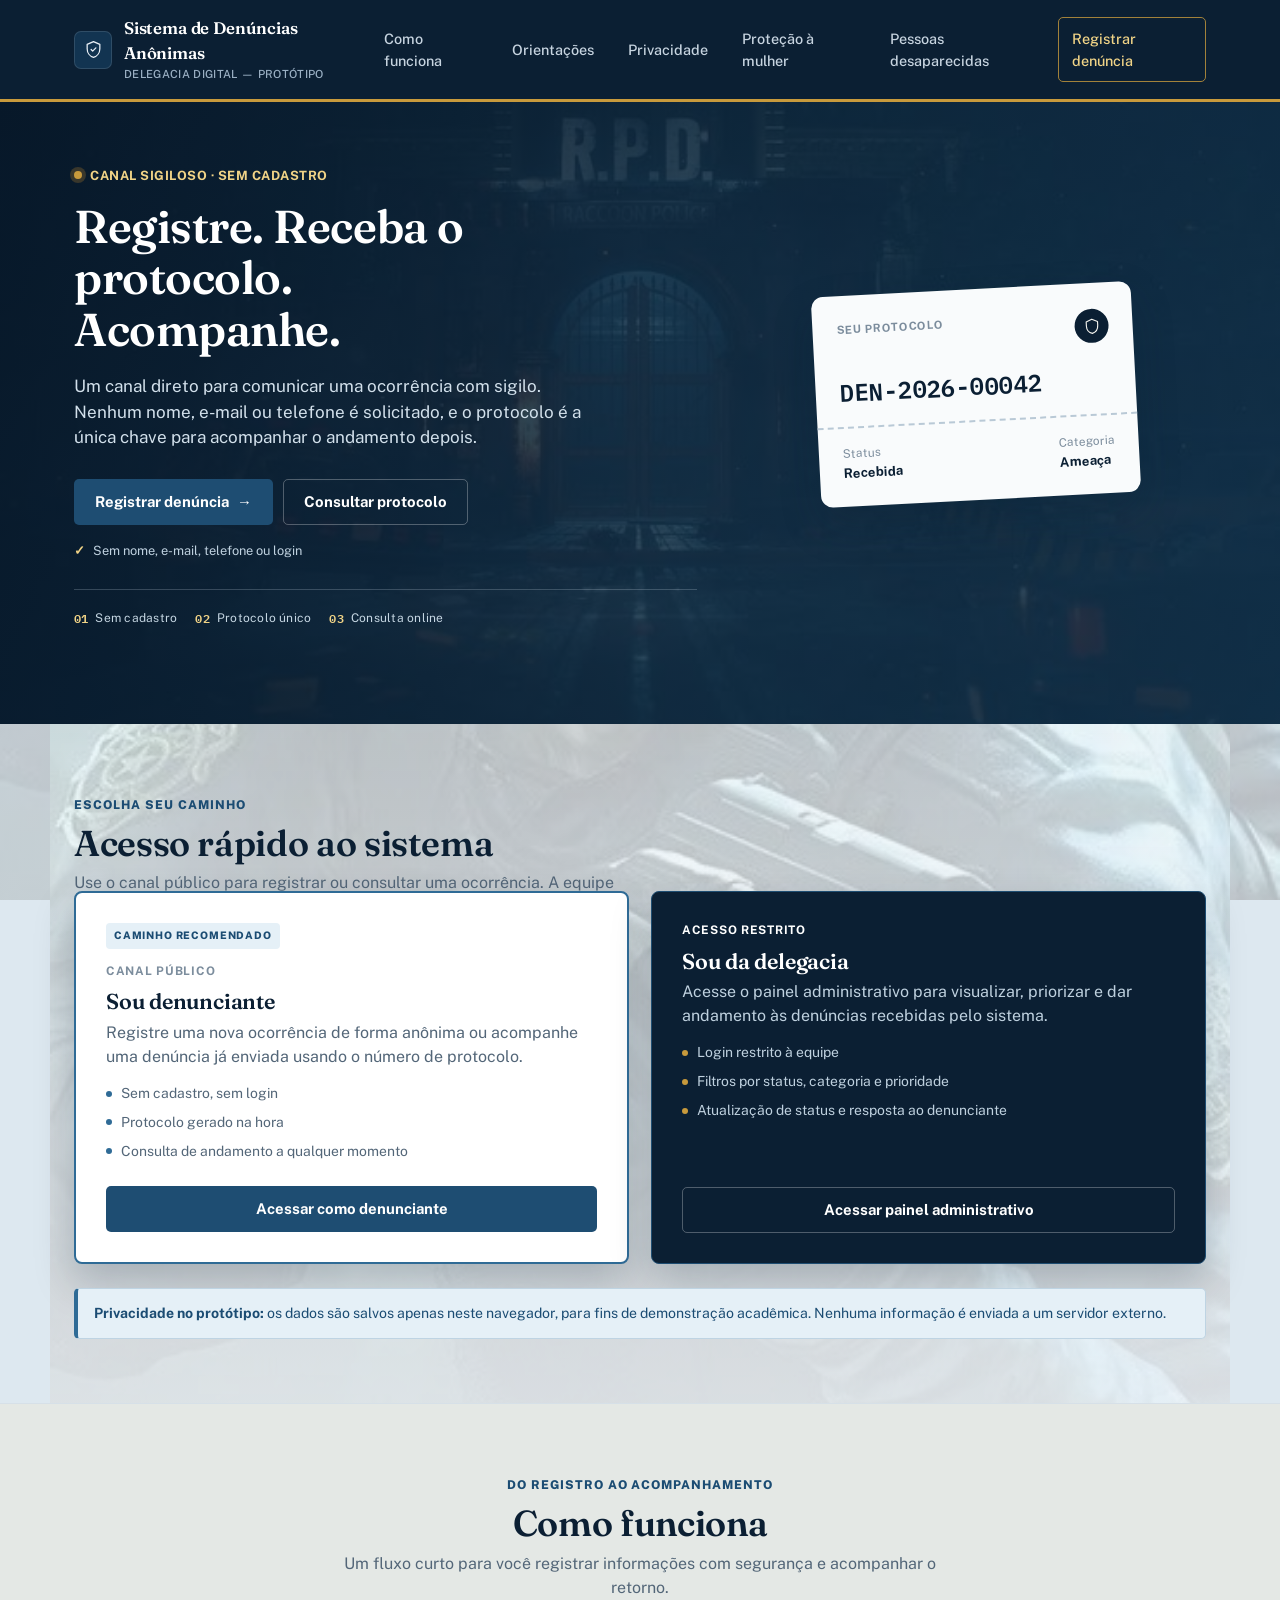
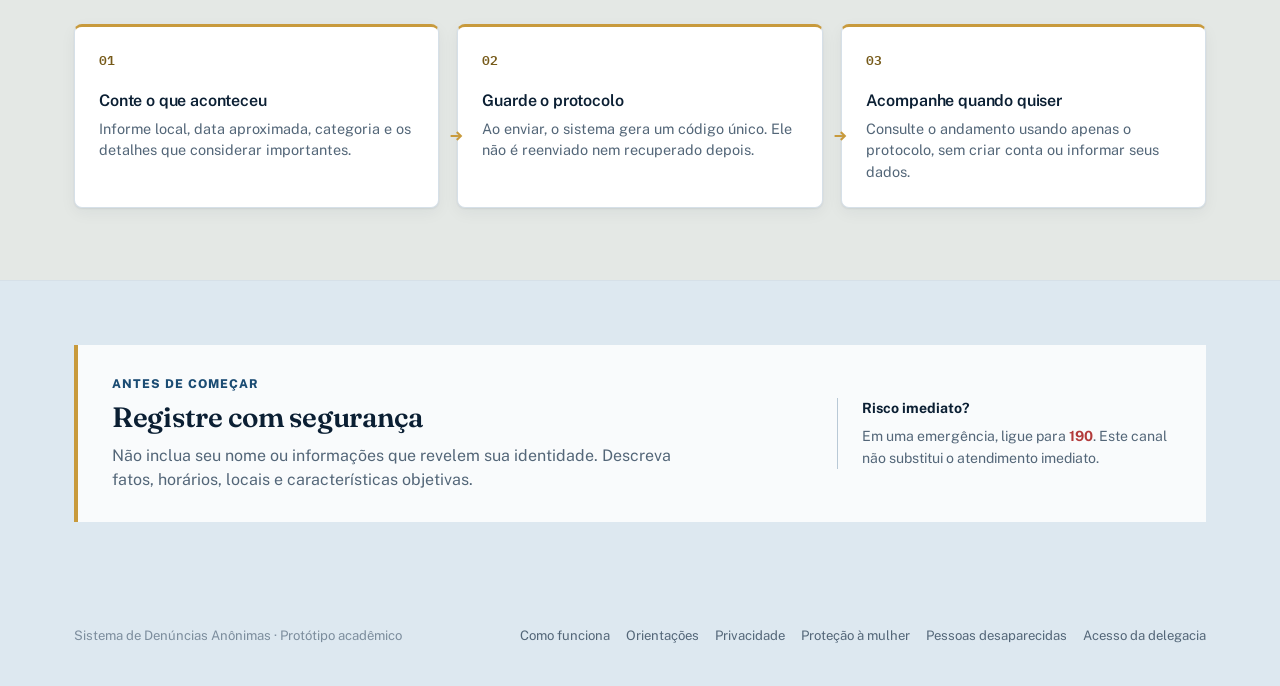
==== index.html @ 2bc4b4f7 "style: diferenciar fundos das paginas" ====
<!DOCTYPE html>
<html lang="pt-BR">
<head>
<meta charset="UTF-8">
<meta name="viewport" content="width=device-width, initial-scale=1.0">
<title>Sistema de Denúncias Anônimas</title>
<meta name="description" content="Canal sigiloso para registrar e consultar denúncias anônimas.">
<meta name="theme-color" content="#0B1F33">
<meta property="og:title" content="Sistema de Denúncias Anônimas">
<meta property="og:description" content="Registre uma ocorrência sem cadastro e acompanhe pelo protocolo.">
<meta property="og:type" content="website">
<link rel="icon" href="favicon.svg" type="image/svg+xml">
<link rel="stylesheet" href="style.css">
<link rel="stylesheet" href="home.css">
</head>
<body class="pagina-home">

<header class="top-bar">
  <div class="container top-bar__inner">
    <a class="brand" href="index.html" aria-label="Página inicial do Sistema de Denúncias Anônimas">
      <span class="brand__mark" aria-hidden="true">
        <svg viewBox="0 0 24 24" fill="none" xmlns="http://www.w3.org/2000/svg">
          <path d="M12 2L4 5.5V11c0 5.2 3.4 9.7 8 11 4.6-1.3 8-5.8 8-11V5.5L12 2z" stroke="#EAF0F7" stroke-width="1.6" stroke-linejoin="round"/>
          <path d="M9 12l2 2 4-4" stroke="#EAF0F7" stroke-width="1.6" stroke-linecap="round" stroke-linejoin="round"/>
        </svg>
      </span>
      <span class="brand__text">Sistema de Denúncias Anônimas<small>Delegacia Digital — Protótipo</small></span>
    </a>
    <nav class="top-nav" aria-label="Navegação principal">
      <a href="#como-funciona">Como funciona</a>
      <a href="#orientacoes">Orientações</a>
      <a href="#privacidade">Privacidade</a>
      <a href="mulheres.html">Proteção à mulher</a>
      <a href="desaparecidos.html">Pessoas desaparecidas</a>
      <a class="top-nav__action" href="denunciante.html">Registrar denúncia</a>
    </nav>
  </div>
</header>

<main>
  <section class="hero">
    <div class="container hero__inner">
      <div class="hero__copy">
        <p class="hero__eyebrow">Canal sigiloso · sem cadastro</p>
        <h1>Registre. Receba o protocolo. Acompanhe.</h1>
        <p class="hero__lead">
          Um canal direto para comunicar uma ocorrência com sigilo. Nenhum nome,
          e-mail ou telefone é solicitado, e o protocolo é a única chave para
          acompanhar o andamento depois.
        </p>
        <div class="hero__actions">
          <a class="btn btn-primary" href="denunciante.html">Registrar denúncia <span aria-hidden="true">→</span></a>
          <a class="btn btn-hero-ghost" href="denunciante.html#painel-consulta">Consultar protocolo</a>
        </div>
        <p class="hero__reassurance"><span aria-hidden="true">✓</span> Sem nome, e-mail, telefone ou login</p>
        <div class="hero__signals" aria-label="Características do canal">
          <span><strong>01</strong> Sem cadastro</span>
          <span><strong>02</strong> Protocolo único</span>
          <span><strong>03</strong> Consulta online</span>
        </div>
      </div>
      <div class="hero__tiquete-wrap" aria-hidden="true">
        <div class="hero-ticket">
          <div class="hero-ticket__topo">
            <div>
              <div class="hero-ticket__rotulo">Seu protocolo</div>
            </div>
            <div class="hero-ticket__selo">
              <svg viewBox="0 0 24 24" fill="none"><path d="M12 2L4 5.5V11c0 5.2 3.4 9.7 8 11 4.6-1.3 8-5.8 8-11V5.5L12 2z" stroke="#F4F3EE" stroke-width="1.6" stroke-linejoin="round"/></svg>
            </div>
          </div>
          <div class="hero-ticket__protocolo">DEN-2026-00042</div>
          <div class="hero-ticket__rodape">
            <span>Status<br><strong>Recebida</strong></span>
            <span>Categoria<br><strong>Ameaça</strong></span>
          </div>
        </div>
      </div>
    </div>
  </section>

  <section class="container home-entry" aria-labelledby="titulo-acesso">
    <div class="section-heading">
      <p class="section-kicker">Escolha seu caminho</p>
      <h2 id="titulo-acesso">Acesso rápido ao sistema</h2>
      <p>Use o canal público para registrar ou consultar uma ocorrência. A equipe autorizada acessa o painel restrito.</p>
    </div>
    <div class="perfis">
      <article class="perfil-card perfil-card--publico">
        <div class="perfil-card__kicker">Canal público</div>
        <h2>Sou denunciante</h2>
        <p>Registre uma nova ocorrência de forma anônima ou acompanhe uma denúncia já enviada usando o número de protocolo.</p>
        <ul class="perfil-card__lista">
          <li>Sem cadastro, sem login</li>
          <li>Protocolo gerado na hora</li>
          <li>Consulta de andamento a qualquer momento</li>
        </ul>
        <a class="btn btn-primary btn-block" href="denunciante.html">Acessar como denunciante</a>
      </article>

      <article class="perfil-card perfil-card--restrito">
        <div class="perfil-card__kicker">Acesso restrito</div>
        <h2>Sou da delegacia</h2>
        <p>Acesse o painel administrativo para visualizar, priorizar e dar andamento às denúncias recebidas pelo sistema.</p>
        <ul class="perfil-card__lista">
          <li>Login restrito à equipe</li>
          <li>Filtros por status, categoria e prioridade</li>
          <li>Atualização de status e resposta ao denunciante</li>
        </ul>
        <a class="btn btn-ghost btn-block" href="admin.html">Acessar painel administrativo</a>
      </article>
    </div>

    <div class="alert alert-info mt-24 home-privacy" id="privacidade" role="note">
      <strong>Privacidade no protótipo:</strong> os dados são salvos apenas neste navegador, para fins de demonstração acadêmica.
      Nenhuma informação é enviada a um servidor externo.
    </div>
  </section>

  <section class="home-section home-section--light" id="como-funciona" aria-labelledby="titulo-como-funciona">
    <div class="container">
      <div class="section-heading section-heading--center">
        <p class="section-kicker">Do registro ao acompanhamento</p>
        <h2 id="titulo-como-funciona">Como funciona</h2>
        <p>Um fluxo curto para você registrar informações com segurança e acompanhar o retorno.</p>
      </div>
      <div class="steps">
        <article class="step">
          <span class="step__number">01</span>
          <h3>Conte o que aconteceu</h3>
          <p>Informe local, data aproximada, categoria e os detalhes que considerar importantes.</p>
        </article>
        <article class="step">
          <span class="step__number">02</span>
          <h3>Guarde o protocolo</h3>
          <p>Ao enviar, o sistema gera um código único. Ele não é reenviado nem recuperado depois.</p>
        </article>
        <article class="step">
          <span class="step__number">03</span>
          <h3>Acompanhe quando quiser</h3>
          <p>Consulte o andamento usando apenas o protocolo, sem criar conta ou informar seus dados.</p>
        </article>
      </div>
    </div>
  </section>

  <section class="container home-section home-guidance" id="orientacoes" aria-labelledby="titulo-orientacoes">
    <div class="guidance-panel">
      <div>
        <p class="section-kicker">Antes de começar</p>
        <h2 id="titulo-orientacoes">Registre com segurança</h2>
        <p>Não inclua seu nome ou informações que revelem sua identidade. Descreva fatos, horários, locais e características objetivas.</p>
      </div>
      <div class="guidance-panel__notice">
        <strong>Risco imediato?</strong>
        <span>Em uma emergência, ligue para <b>190</b>. Este canal não substitui o atendimento imediato.</span>
      </div>
    </div>
  </section>
</main>

<footer class="site-footer">
  <div class="container site-footer__inner">
    <span>Sistema de Denúncias Anônimas · Protótipo acadêmico</span>
    <nav aria-label="Links do rodapé"><a href="#como-funciona">Como funciona</a><a href="#orientacoes">Orientações</a><a href="#privacidade">Privacidade</a><a href="mulheres.html">Proteção à mulher</a><a href="desaparecidos.html">Pessoas desaparecidas</a><a href="admin.html">Acesso da delegacia</a></nav>
  </div>
</footer>

</body>
</html>
---- style.css ----
/* =========================================================
   style.css — Base global, tokens de design e componentes
   compartilhados entre os perfis Denunciante e Administrador

   Conceito: "protocolo como tíquete de resguardo" — o número
   de protocolo é o único elo entre a pessoa e sua denúncia,
   então ele vira o elemento visual central do sistema (tratado
   como um canhoto/tíquete perfurado), em vez de um dado de
   formulário qualquer. O lado público (Denunciante) usa papel
   claro e traço tracejado, como um formulário; o lado
   institucional (Delegacia) usa tinta escura e traço sólido,
   como um documento oficial — a cor separa os dois perfis.
   ========================================================= */

@import url('https://fonts.googleapis.com/css2?family=Fraunces:opsz,wght@9..144,500;9..144,600;9..144,700&family=Public+Sans:wght@400;500;600;700;800&family=IBM+Plex+Mono:wght@500;600&display=swap');

:root{
  /* --- Tinta institucional em tom escuro e neutro, para liberar a imagem de fundo --- */
  --ink-950:#0B1F33;
  --ink-800:#123451;
  --ink-700:#1E4D72;
  --steel-600:#2F6B96;
  --steel-700:#1B4C73;

  /* --- Papel (frio, não o cream quente de template) --- */
  --paper:#EEF3F7;
  --paper-warm:#F9FBFC;
  --card:#FFFFFF;
  --ink-text:#172B3D;
  --ink-soft:#536678;
  --ink-faint:#7C8D9D;
  --line:#D6E0E8;
  --line-strong:#B9C9D6;

  /* --- Sinalizador âmbar: o "farol" do sistema — usado só no
     motivo do protocolo/tíquete e em poucos realces, nunca como
     cor de fundo geral --- */
  --signal:#C89A3C;
  --signal-ink:#765A19;
  --signal-soft:#F5EBCF;

  /* --- Cores de status (funcionais, não decorativas) --- */
  --st-recebida:#A87520;
  --st-analise:#2F648A;
  --st-investigacao:#1F7890;
  --st-concluida:#2F765A;
  --st-arquivada:#7A8492;
  --st-urgente:#B23A3A;

  /* --- Tipografia ---
     Fraunces: serva de identidade — só em títulos grandes e no
     motivo do protocolo (peso editorial, não neutro).
     Public Sans: interface e corpo de texto — desenhada para
     serviços públicos, o que encaixa diretamente no assunto.
     IBM Plex Mono: exclusiva dos números de protocolo/ficha. */
  --font-display:'Fraunces', Georgia, 'Times New Roman', serif;
  --font-body:'Public Sans', -apple-system, BlinkMacSystemFont, 'Segoe UI', Roboto, sans-serif;
  --font-mono:'IBM Plex Mono', 'SFMono-Regular', Consolas, monospace;

  /* --- Espaçamento e forma --- */
  --radius-sm:5px;
  --radius-md:8px;
  --shadow-card:0 1px 2px rgba(11,31,51,.07), 0 5px 16px rgba(11,31,51,.05);
  --shadow-pop:0 18px 40px rgba(11,31,51,.22);
}

*,*::before,*::after{ box-sizing:border-box; }
html{ -webkit-text-size-adjust:100%; }
body{
  margin:0;
  font-family:var(--font-body);
  color:var(--ink-text);
  background-color:var(--paper);
  background-image:linear-gradient(rgba(238,243,247,.84), rgba(238,243,247,.84)), url('img/rpd.jpg');
  background-size:cover;
  background-position:center;
  background-attachment:fixed;
  line-height:1.5;
  -webkit-font-smoothing:antialiased;
}

body::before{
  content:'';
  position:fixed;
  inset:0;
  z-index:-1;
  background:linear-gradient(rgba(238,243,247,.84), rgba(238,243,247,.84)), url('img/rpd.jpg') center / cover no-repeat;
}
.pagina-home{ background-color:#DDE8F0; background-image:linear-gradient(135deg, rgba(10,38,64,.12), rgba(200,154,60,.12)), url('img/office.jpg'); }
.pagina-home::before{ background:linear-gradient(135deg, rgba(221,232,240,.88), rgba(238,243,247,.76)), url('img/office.jpg') center / cover no-repeat; }
.pagina-denunciante{ background-color:#D8E6F0; background-image:linear-gradient(135deg, rgba(30,77,114,.14), rgba(200,154,60,.08)), url('img/rpd.jpg'); }
.pagina-denunciante::before{ background:linear-gradient(135deg, rgba(216,230,240,.9), rgba(238,243,247,.78)), url('img/rpd.jpg') center / cover no-repeat; }
.pagina-mulheres{ background-color:#E2E8EF; background-image:linear-gradient(135deg, rgba(11,31,51,.12), rgba(200,154,60,.13)), url('img/office.jpg'); }
.pagina-mulheres::before{ background:linear-gradient(135deg, rgba(226,232,239,.9), rgba(238,243,247,.78)), url('img/office.jpg') center / cover no-repeat; }
.pagina-desaparecidos{ background-color:#D6E4EC; background-image:linear-gradient(135deg, rgba(30,77,114,.15), rgba(200,154,60,.1)), url('img/rpd.jpg'); }
.pagina-desaparecidos::before{ background:linear-gradient(135deg, rgba(214,228,236,.9), rgba(238,243,247,.78)), url('img/rpd.jpg') center / cover no-repeat; }
.pagina-admin{ background-color:#C8D8E5; background-image:linear-gradient(135deg, rgba(11,31,51,.2), rgba(47,107,150,.12)), url('img/rpd.jpg'); }
.pagina-admin::before{ background:linear-gradient(135deg, rgba(200,216,229,.9), rgba(224,235,242,.76)), url('img/rpd.jpg') center / cover no-repeat; }
.pagina-erro{ background-color:#D8E5EE; background-image:linear-gradient(135deg, rgba(11,31,51,.14), rgba(200,154,60,.1)), url('img/office.jpg'); }
.pagina-erro::before{ background:linear-gradient(135deg, rgba(216,229,238,.9), rgba(238,243,247,.78)), url('img/office.jpg') center / cover no-repeat; }
h1,h2,h3,h4{
  font-family:var(--font-display);
  color:var(--ink-950);
  margin:0 0 .4em;
  line-height:1.12;
  font-weight:600;
  letter-spacing:-.01em;
}
h2{ font-weight:600; }
p{ margin:0 0 1em; color:var(--ink-soft); }
a{ color:var(--steel-700); text-decoration:none; }
a:hover{ text-decoration:underline; }
img{ max-width:100%; display:block; }
button{ font-family:inherit; }
code, .mono{ font-family:var(--font-mono); }

.container{
  width:100%;
  max-width:1180px;
  margin-inline:auto;
  padding-inline:24px;
}

:focus-visible{
  outline:3px solid var(--steel-600);
  outline-offset:2px;
}

@media (prefers-reduced-motion: reduce){
  *{ animation-duration:.001ms !important; transition-duration:.001ms !important; }
}

/* =========================================================
   Topo institucional
   ========================================================= */
.top-bar{
  background:var(--ink-950);
  color:#EFF3F6;
  border-bottom:3px solid var(--signal);
  box-shadow:0 3px 14px rgba(11,31,51,.18);
}
.top-bar__inner{
  display:flex;
  align-items:center;
  justify-content:space-between;
  padding-block:16px;
}
.brand{ display:flex; align-items:center; gap:12px; color:#fff; }
.brand__mark{
  width:38px;height:38px;
  border-radius:7px;
  background:var(--ink-800);
  border:1px solid rgba(255,255,255,.12);
  display:flex;align-items:center;justify-content:center;
  flex:none;
}
.brand__mark svg{ width:19px;height:19px; }
.brand__text{ font-family:var(--font-display); font-size:1.05rem; font-weight:600; letter-spacing:-.01em; }
.brand__text small{ display:block; font-family:var(--font-body); font-size:.7rem; letter-spacing:.03em; color:#9BB0C4; font-weight:500; text-transform:uppercase; }

.top-nav{ display:flex; align-items:center; gap:8px; }
.top-nav a{
  color:#C7D4E0;
  padding:10px 13px;
  border-radius:var(--radius-sm);
  font-size:.9rem;
  font-weight:500;
  transform-origin:center;
  transition:background-color .18s ease, color .18s ease, border-color .18s ease, transform .18s ease, box-shadow .18s ease;
}
.top-nav a:hover,
.top-nav a:focus-visible{
  background:rgba(200,154,60,.16);
  text-decoration:none;
  color:#F1D487;
  transform:scale(1.06);
  box-shadow:0 4px 12px rgba(0,0,0,.14);
}
.top-nav a[aria-current="page"]{ background:rgba(255,255,255,.12); color:#fff; }
.top-nav__action{ border:1px solid rgba(200,154,60,.8); color:#F1D487 !important; }
.top-nav__action:hover,
.top-nav__action:focus-visible{ background:var(--signal); border-color:var(--signal); color:var(--ink-950) !important; }

/* =========================================================
   Botões
   ========================================================= */
.btn{
  display:inline-flex; align-items:center; justify-content:center; gap:8px;
  border:1.5px solid transparent;
  border-radius:var(--radius-sm);
  padding:11px 20px;
  font-size:.93rem;
  font-weight:700;
  cursor:pointer;
  transition:background-color .15s ease, border-color .15s ease, color .15s ease, transform .1s ease;
}
.btn:active{ transform:translateY(1px); }
.btn-primary{ background:var(--ink-700); color:#fff; }
.btn-primary:hover{ background:var(--steel-700); }
.btn-ghost{ background:transparent; border-color:var(--line-strong); color:var(--ink-text); }
.btn-ghost:hover{ background:#fff; }
.btn-danger{ background:#fff; border-color:var(--st-urgente); color:var(--st-urgente); }
.btn-danger:hover{ background:#FBEAEA; }
.btn-block{ width:100%; }
.btn-sm{ padding:7px 12px; font-size:.82rem; }
.btn:disabled{ opacity:.55; cursor:not-allowed; }

/* =========================================================
   Formulários
   ========================================================= */
.field{ margin-bottom:18px; }
.field label{
  display:block;
  font-size:.85rem;
  font-weight:700;
  color:var(--ink-950);
  margin-bottom:6px;
}
.field .hint{ font-size:.78rem; color:var(--ink-faint); margin-top:5px; }
.field input[type="text"],
.field input[type="date"],
.field input[type="password"],
.field input[type="file"],
.field select,
.field textarea{
  width:100%;
  border:1.5px solid var(--line-strong);
  border-radius:var(--radius-sm);
  padding:11px 12px;
  font-size:.95rem;
  font-family:inherit;
  color:var(--ink-text);
  background:#fff;
}
.field textarea{ resize:vertical; min-height:120px; }
.field input:focus,.field select:focus,.field textarea:focus{ border-color:var(--steel-600); }
.field-row{ display:grid; grid-template-columns:1fr 1fr; gap:16px; }
@media (max-width:640px){ .field-row{ grid-template-columns:1fr; } }

.radio-group{ display:flex; flex-wrap:wrap; gap:10px; }
.radio-chip{
  border:1.5px solid var(--line-strong);
  border-radius:999px;
  padding:8px 16px;
  font-size:.85rem;
  font-weight:600;
  cursor:pointer;
  color:var(--ink-soft);
  background:#fff;
}
.radio-chip input{ position:absolute; opacity:0; pointer-events:none; }
.radio-chip:has(input:checked){
  border-color:var(--steel-600);
  color:var(--steel-700);
  background:#E5F0F7;
}
.radio-chip:has(input:focus-visible){ outline:3px solid var(--steel-600); outline-offset:2px; }

/* =========================================================
   Cartões, painéis, badges
   ========================================================= */
.card{
  background:var(--card);
  border:1px solid var(--line);
  border-radius:var(--radius-md);
  box-shadow:var(--shadow-card);
}
.card-pad{ padding:28px; }

.badge{
  display:inline-flex; align-items:center; gap:6px;
  font-size:.75rem; font-weight:700;
  padding:4px 10px;
  border-radius:999px;
  letter-spacing:.2px;
  white-space:nowrap;
}
.badge::before{ content:''; width:7px; height:7px; border-radius:50%; background:currentColor; }
.badge-recebida{ color:var(--st-recebida); background:#FBF1E2; }
.badge-analise{ color:var(--st-analise); background:#E5F0F7; }
.badge-investigacao{ color:var(--st-investigacao); background:#E6F2EF; }
.badge-concluida{ color:var(--st-concluida); background:#E9F5EC; }
.badge-arquivada{ color:var(--st-arquivada); background:#EEF0F2; }

.badge-prio-baixa{ color:#5B6774; background:#EEF0F2; }
.badge-prio-media{ color:var(--st-recebida); background:#FBF1E2; }
.badge-prio-alta{ color:#9A5A17; background:#FCE7CF; }
.badge-prio-urgente{ color:var(--st-urgente); background:#FBEAEA; }

.alert{ border-radius:var(--radius-sm); padding:14px 16px; font-size:.88rem; border:1px solid transparent; }
.alert-info{ background:#E5F0F7; color:var(--steel-700); border-color:#BED4E3; }
.alert-error{ background:#FBEAEA; color:#8A2C2C; border-color:#F0CACA; }
.alert-success{ background:#E9F5EC; color:#20603B; border-color:#C9E6D3; }

/* =========================================================
   O motivo do "protocolo" — usado na confirmação do
   denunciante e como referência visual do sistema
   ========================================================= */
.ticket{
  position:relative;
  background:var(--paper-warm);
  border:1.5px dashed var(--line-strong);
  border-radius:var(--radius-sm);
  padding:20px 22px;
  margin:18px 0 4px;
  overflow:hidden;
}
.ticket::before,.ticket::after{
  content:'';
  position:absolute; top:50%; transform:translateY(-50%);
  width:18px; height:18px; border-radius:50%;
  background:var(--paper);
  box-shadow:0 0 0 1.5px var(--line-strong) inset;
}
.ticket::before{ left:-9px; }
.ticket::after{ right:-9px; }
.ticket__rotulo{ font-size:.72rem; font-weight:700; letter-spacing:.06em; text-transform:uppercase; color:var(--ink-faint); margin-bottom:6px; }
.ticket__codigo{
  font-family:var(--font-mono);
  font-size:1.55rem;
  font-weight:600;
  letter-spacing:.03em;
  color:var(--ink-950);
}

/* =========================================================
   Utilitários
   ========================================================= */
.stack{ display:flex; flex-direction:column; gap:14px; }
.row{ display:flex; align-items:center; gap:10px; }
.between{ display:flex; align-items:center; justify-content:space-between; gap:12px; }
.muted{ color:var(--ink-faint); }
.mt-0{ margin-top:0; }
.mt-24{ margin-top:24px; }
.hidden{ display:none !important; }
.text-center{ text-align:center; }
.sr-only{
  position:absolute; width:1px; height:1px; padding:0; margin:-1px;
  overflow:hidden; clip:rect(0,0,0,0); white-space:nowrap; border:0;
}

footer.site-footer{ padding:28px 0 40px; color:var(--ink-faint); font-size:.82rem; }
.site-footer__inner{ display:flex; align-items:center; justify-content:space-between; gap:18px; }
.site-footer nav{ display:flex; flex-wrap:wrap; gap:16px; }
.site-footer a{ color:var(--ink-soft); }
@media (max-width:760px){
  .top-bar__inner{ align-items:flex-start; gap:12px; flex-wrap:wrap; }
  .top-nav{ width:100%; flex-wrap:nowrap; justify-content:flex-start; overflow-x:auto; padding-bottom:2px; }
  .top-nav a{ flex:none; padding:6px 9px; font-size:.78rem; }
  .site-footer__inner{ flex-direction:column; align-items:flex-start; }
}

/* =========================================================
   Metadado de protocolo e linha do tempo de histórico —
   compartilhados entre a consulta do Denunciante e o painel
   de detalhes do Administrador.
   ========================================================= */
.consulta-meta{ font-size:.86rem; color:var(--ink-faint); font-family:var(--font-mono); }

.linha-tempo{ list-style:none; margin:18px 0 0; padding:0; border-left:2px solid var(--line); }
.linha-tempo li{ position:relative; padding:0 0 18px 20px; }
.linha-tempo li::before{
  content:''; position:absolute; left:-6px; top:3px;
  width:10px; height:10px; border-radius:50%;
  background:var(--steel-600); border:2px solid #fff; box-shadow:0 0 0 1px var(--line);
}
.linha-tempo li:last-child{ padding-bottom:0; }
.linha-tempo time{ font-size:.76rem; color:var(--ink-faint); display:block; margin-bottom:2px; }
---- home.css ----
/* =========================================================
   home.css — estilos exclusivos da página inicial (index.html)
   ========================================================= */

.hero{
  background:linear-gradient(115deg, rgba(7,25,43,.93), rgba(18,58,89,.76)), url('img/rpd.jpg') center / cover no-repeat;
  color:#F4F7FB;
  padding-block:60px 96px;
  overflow:hidden;
  position:relative;
}
.hero__inner{
  display:grid;
  grid-template-columns:1.15fr .85fr;
  gap:48px;
  align-items:center;
}
@media (max-width:860px){ .hero__inner{ grid-template-columns:1fr; gap:44px; } }

.hero__eyebrow{
  display:inline-flex; align-items:center; gap:8px;
  color:#F1D487;
  font-weight:700;
  font-size:.8rem;
  letter-spacing:.04em;
  text-transform:uppercase;
  margin-bottom:16px;
}
.hero__eyebrow::before{ content:''; width:8px; height:8px; border-radius:50%; background:var(--signal); box-shadow:0 0 0 4px rgba(201,138,44,.25); }
.hero h1{
  color:#fff;
  font-size:clamp(2.1rem, 3.6vw, 3rem);
  max-width:15ch;
  margin-bottom:.4em;
}
.hero__lead{ color:#D2E0EB; font-size:1.07rem; max-width:52ch; margin-bottom:0; }
.hero__actions{ display:flex; flex-wrap:wrap; gap:10px; margin-top:28px; }
.btn-hero-ghost{ border-color:rgba(255,255,255,.28); color:#fff; }
.btn-hero-ghost:hover{ background:rgba(255,255,255,.1); border-color:rgba(255,255,255,.5); }
.hero__reassurance{ color:#BFD1DF; font-size:.8rem; margin:16px 0 0; }
.hero__reassurance span{ color:#F1D487; font-weight:800; margin-right:5px; }
.hero__signals{
  display:flex;
  flex-wrap:wrap;
  gap:10px 18px;
  margin-top:28px;
  padding-top:18px;
  border-top:1px solid rgba(210,224,235,.22);
  color:#C5D6E2;
  font-size:.75rem;
  letter-spacing:.02em;
}
.hero__signals span{ display:inline-flex; align-items:center; gap:7px; }
.hero__signals strong{ color:#F1D487; font:600 .72rem var(--font-mono); }

/* --- Tíquete de demonstração no hero --- */
.hero__tiquete-wrap{ display:flex; justify-content:center; }
.hero-ticket{
  position:relative;
  width:100%;
  max-width:320px;
  background:var(--paper-warm);
  color:var(--ink-950);
  border-radius:12px;
  padding:26px 24px 24px;
  transform:rotate(-3deg);
  box-shadow:var(--shadow-pop);
}
.hero-ticket::after{
  content:'';
  position:absolute; left:0; right:0; bottom:78px;
  border-top:2px dashed var(--line-strong);
}
.hero-ticket__topo{ display:flex; justify-content:space-between; align-items:flex-start; margin-bottom:18px; }
.hero-ticket__selo{
  width:34px; height:34px; border-radius:50%;
  background:var(--ink-950);
  display:flex; align-items:center; justify-content:center;
}
.hero-ticket__selo svg{ width:17px; height:17px; }
.hero-ticket__rotulo{ font-size:.7rem; font-weight:700; letter-spacing:.06em; text-transform:uppercase; color:var(--ink-faint); }
.hero-ticket__protocolo{
  font-family:var(--font-mono);
  font-size:1.5rem;
  font-weight:600;
  letter-spacing:.02em;
  margin-bottom:22px;
}
.hero-ticket__rodape{ display:flex; justify-content:space-between; font-size:.74rem; color:var(--ink-faint); padding-top:14px; }
.hero-ticket__rodape strong{ color:var(--ink-950); display:block; font-size:.82rem; font-family:var(--font-body); }

/* =========================================================
   Cartões de perfil — tratamentos deliberadamente distintos:
   Denunciante = papel + traço tracejado (canal público, aberto);
   Administrador = tinta escura + traço sólido (canal restrito).
   ========================================================= */
.perfis{
  display:grid;
  grid-template-columns:1fr 1fr;
  gap:22px;
  margin-top:-52px;
  position:relative;
  z-index:2;
}
@media (max-width:760px){ .perfis{ grid-template-columns:1fr; margin-top:28px; } }

.perfil-card{
  border-radius:var(--radius-md);
  padding:30px;
  display:flex;
  flex-direction:column;
}
.perfil-card--publico{
  background:var(--card);
  border:2px solid var(--steel-600);
  box-shadow:var(--shadow-pop);
}
.perfil-card--publico::before{
  content:'CAMINHO RECOMENDADO';
  align-self:flex-start;
  color:var(--steel-700);
  background:#E5F0F7;
  border-radius:4px;
  padding:5px 8px;
  font-size:.65rem;
  font-weight:800;
  letter-spacing:.08em;
  margin-bottom:14px;
}
.perfil-card--restrito{
  background:var(--ink-950);
  color:#DCE8F1;
  border:1px solid var(--ink-700);
  box-shadow:var(--shadow-pop);
}
.perfil-card--restrito h2,
.perfil-card--restrito .perfil-card__kicker{ color:#fff; }
.perfil-card--restrito p{ color:#BFD1DF; }
.perfil-card--restrito .perfil-card__lista{ color:#BFD1DF; }
.perfil-card--restrito .perfil-card__lista li::before{ background:var(--signal); }

.perfil-card__kicker{
  font-size:.74rem; font-weight:700; letter-spacing:.06em; text-transform:uppercase;
  color:var(--ink-faint);
  margin-bottom:10px;
}
.perfil-card h2{ font-size:1.35rem; margin-bottom:.3em; }
.perfil-card > p{ margin-bottom:14px; }
.perfil-card__lista{
  list-style:none; margin:0 0 24px; padding:0;
  display:flex; flex-direction:column; gap:8px;
  font-size:.87rem; color:var(--ink-soft);
}
.perfil-card__lista li{ display:flex; align-items:center; gap:9px; }
.perfil-card__lista li::before{ content:''; width:6px; height:6px; border-radius:50%; background:var(--steel-600); flex:none; }
.perfil-card .btn{ margin-top:auto; }
.perfil-card--restrito .btn-ghost{ border-color:rgba(255,255,255,.28); color:#fff; }
.perfil-card--restrito .btn-ghost:hover{ background:rgba(255,255,255,.08); }

.home-entry{
  position:relative;
  padding-top:72px;
  padding-bottom:64px;
  background:
    linear-gradient(rgba(238,243,247,.76), rgba(238,243,247,.9)),
    url('img/office.jpg') center / cover no-repeat;
}
.home-entry::before{
  content:none;
}
.home-privacy{ border-left:4px solid var(--steel-600); }
.section-heading,
.perfis,
.alert{ position:relative; z-index:1; }
.section-heading{ max-width:620px; margin-bottom:24px; }
.section-heading h2{ font-size:clamp(1.7rem, 3vw, 2.25rem); margin-bottom:8px; }
.section-heading p:last-child{ margin-bottom:0; }
.section-heading--center{ text-align:center; margin-inline:auto; }
.section-kicker{ color:var(--steel-700); font-size:.76rem; font-weight:800; letter-spacing:.08em; text-transform:uppercase; margin-bottom:9px; }
.home-section{ padding-block:72px; }
.home-section--light{ background:#E4E8E5; border-top:1px solid var(--line); border-bottom:1px solid var(--line); }
.steps{ display:grid; grid-template-columns:repeat(3,1fr); gap:18px; }
.step{ position:relative; background:#fff; border:1px solid var(--line); border-top:3px solid var(--signal); border-radius:var(--radius-md); padding:24px; box-shadow:var(--shadow-card); }
.step__number{ display:block; color:var(--signal-ink); font-family:var(--font-mono); font-size:.8rem; font-weight:600; margin-bottom:22px; }
.step h3{ font-family:var(--font-body); font-size:1rem; margin-bottom:8px; }
.step p{ font-size:.9rem; margin:0; }
@media (min-width:761px){
  .step:not(:last-child)::after{
    content:'→';
    position:absolute;
    right:-25px;
    top:50%;
    z-index:2;
    color:var(--signal);
    font:600 1.3rem var(--font-mono);
  }
}
.home-guidance{ padding-top:64px; padding-bottom:76px; }
.guidance-panel{ display:grid; grid-template-columns:1.35fr .65fr; gap:28px; align-items:center; border-left:4px solid var(--signal); background:var(--paper-warm); padding:30px 34px; }
.guidance-panel h2{ font-size:1.75rem; }
.guidance-panel p:last-child{ margin-bottom:0; max-width:60ch; }
.guidance-panel__notice{ border-left:1px solid var(--line-strong); padding-left:24px; display:flex; flex-direction:column; gap:7px; font-size:.88rem; }
.guidance-panel__notice strong{ color:var(--ink-950); }
.guidance-panel__notice span{ color:var(--ink-soft); }
.guidance-panel__notice b{ color:var(--st-urgente); }

@media (max-width:760px){
  .steps{ grid-template-columns:1fr; }
  .hero__signals{ gap:8px 14px; }
  .guidance-panel{ grid-template-columns:1fr; gap:20px; padding:24px; }
  .guidance-panel__notice{ border-left:0; border-top:1px solid var(--line-strong); padding:18px 0 0; }
}
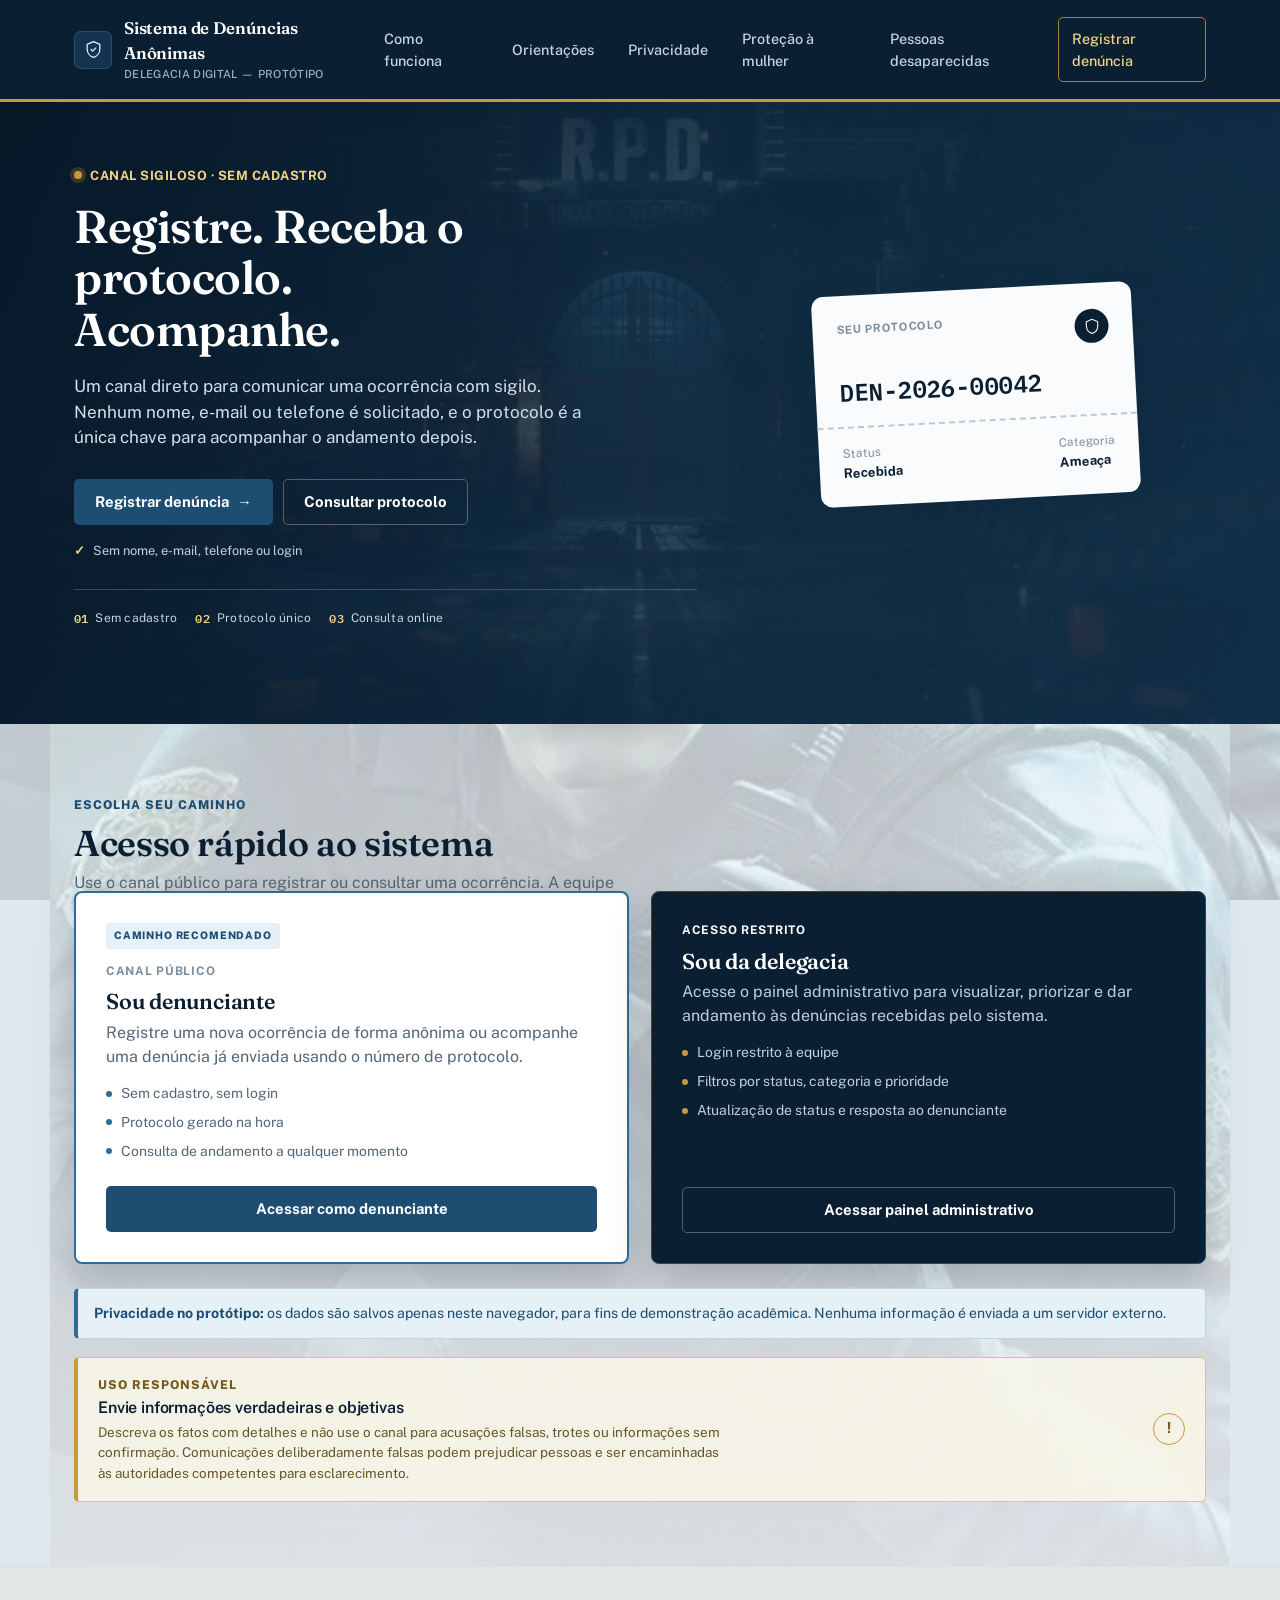
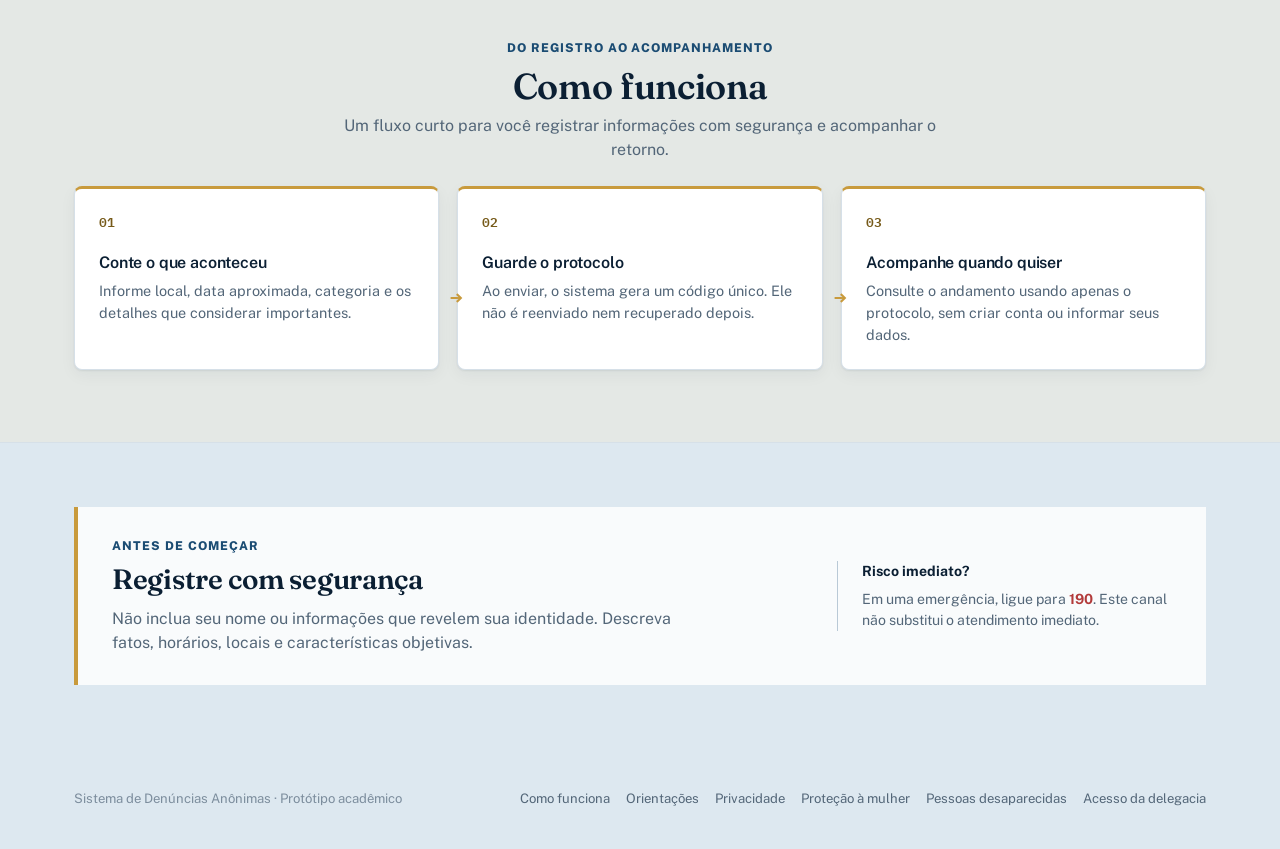
==== commit deabf5ad: "feat: adicionar aviso de uso responsavel na home" ====
--- a/index.html
+++ b/index.html
@@ -26,13 +26,9 @@
       </span>
       <span class="brand__text">Sistema de Denúncias Anônimas<small>Delegacia Digital — Protótipo</small></span>
     </a>
-    <nav class="top-nav" aria-label="Navegação principal">
-      <a href="#como-funciona">Como funciona</a>
-      <a href="#orientacoes">Orientações</a>
-      <a href="#privacidade">Privacidade</a>
-      <a href="mulheres.html">Proteção à mulher</a>
-      <a href="desaparecidos.html">Pessoas desaparecidas</a>
-      <a class="top-nav__action" href="denunciante.html">Registrar denúncia</a>
+    <button class="menu-mobile-toggle" type="button" aria-expanded="false" aria-controls="menu-principal" aria-label="Abrir menu"><span></span><span></span><span></span></button>
+    <nav class="top-nav" id="menu-principal" aria-label="Navegação principal">
+      <a href="#como-funciona">Como funciona</a><a href="#orientacoes">Orientações</a><a href="#privacidade">Privacidade</a><a href="mulheres.html">Proteção à mulher</a><a href="desaparecidos.html">Pessoas desaparecidas</a><a class="top-nav__action" href="denunciante.html">Registrar denúncia</a>
     </nav>
   </div>
 </header>
@@ -115,6 +111,15 @@
       <strong>Privacidade no protótipo:</strong> os dados são salvos apenas neste navegador, para fins de demonstração acadêmica.
       Nenhuma informação é enviada a um servidor externo.
     </div>
+
+    <section class="home-responsibility" aria-labelledby="titulo-uso-responsavel">
+      <div>
+        <p class="section-kicker">Uso responsável</p>
+        <h2 id="titulo-uso-responsavel">Envie informações verdadeiras e objetivas</h2>
+        <p>Descreva os fatos com detalhes e não use o canal para acusações falsas, trotes ou informações sem confirmação. Comunicações deliberadamente falsas podem prejudicar pessoas e ser encaminhadas às autoridades competentes para esclarecimento.</p>
+      </div>
+      <span class="home-responsibility__mark" aria-hidden="true">!</span>
+    </section>
   </section>
 
   <section class="home-section home-section--light" id="como-funciona" aria-labelledby="titulo-como-funciona">
@@ -165,6 +170,7 @@
     <nav aria-label="Links do rodapé"><a href="#como-funciona">Como funciona</a><a href="#orientacoes">Orientações</a><a href="#privacidade">Privacidade</a><a href="mulheres.html">Proteção à mulher</a><a href="desaparecidos.html">Pessoas desaparecidas</a><a href="admin.html">Acesso da delegacia</a></nav>
   </div>
 </footer>
+<script src="navegacao.js"></script>
 
 </body>
 </html>
--- a/style.css
+++ b/style.css
@@ -90,8 +90,9 @@
 .pagina-home::before{ background:linear-gradient(135deg, rgba(221,232,240,.88), rgba(238,243,247,.76)), url('img/office.jpg') center / cover no-repeat; }
 .pagina-denunciante{ background-color:#D8E6F0; background-image:linear-gradient(135deg, rgba(30,77,114,.14), rgba(200,154,60,.08)), url('img/rpd.jpg'); }
 .pagina-denunciante::before{ background:linear-gradient(135deg, rgba(216,230,240,.9), rgba(238,243,247,.78)), url('img/rpd.jpg') center / cover no-repeat; }
-.pagina-mulheres{ background-color:#E2E8EF; background-image:linear-gradient(135deg, rgba(11,31,51,.12), rgba(200,154,60,.13)), url('img/office.jpg'); }
-.pagina-mulheres::before{ background:linear-gradient(135deg, rgba(226,232,239,.9), rgba(238,243,247,.78)), url('img/office.jpg') center / cover no-repeat; }
+.pagina-mulheres{ background-color:#E2E8EF; background-image:linear-gradient(135deg, rgba(11,31,51,.28), rgba(200,154,60,.13)), url('img/jill.jpg'); }
+.pagina-mulheres{ background-attachment:scroll; position:relative; }
+.pagina-mulheres::before{ position:absolute; background:linear-gradient(135deg, rgba(226,232,239,.78), rgba(238,243,247,.68)), url('img/jill.jpg') center 24% / cover no-repeat; min-height:100%; height:100%; }
 .pagina-desaparecidos{ background-color:#D6E4EC; background-image:linear-gradient(135deg, rgba(30,77,114,.15), rgba(200,154,60,.1)), url('img/rpd.jpg'); }
 .pagina-desaparecidos::before{ background:linear-gradient(135deg, rgba(214,228,236,.9), rgba(238,243,247,.78)), url('img/rpd.jpg') center / cover no-repeat; }
 .pagina-admin{ background-color:#C8D8E5; background-image:linear-gradient(135deg, rgba(11,31,51,.2), rgba(47,107,150,.12)), url('img/rpd.jpg'); }
@@ -180,6 +181,11 @@
 .top-nav__action{ border:1px solid rgba(200,154,60,.8); color:#F1D487 !important; }
 .top-nav__action:hover,
 .top-nav__action:focus-visible{ background:var(--signal); border-color:var(--signal); color:var(--ink-950) !important; }
+.menu-mobile-toggle{ display:none; border:1px solid rgba(255,255,255,.28); border-radius:6px; background:rgba(255,255,255,.06); padding:8px; cursor:pointer; }
+.menu-mobile-toggle span{ display:block; width:21px; height:2px; background:#F1D487; margin:4px 0; transition:transform .18s ease, opacity .18s ease; }
+.menu-mobile-toggle.is-open span:nth-child(1){ transform:translateY(6px) rotate(45deg); }
+.menu-mobile-toggle.is-open span:nth-child(2){ opacity:0; }
+.menu-mobile-toggle.is-open span:nth-child(3){ transform:translateY(-6px) rotate(-45deg); }
 
 /* =========================================================
    Botões
@@ -344,9 +350,12 @@
 .site-footer nav{ display:flex; flex-wrap:wrap; gap:16px; }
 .site-footer a{ color:var(--ink-soft); }
 @media (max-width:760px){
-  .top-bar__inner{ align-items:flex-start; gap:12px; flex-wrap:wrap; }
-  .top-nav{ width:100%; flex-wrap:nowrap; justify-content:flex-start; overflow-x:auto; padding-bottom:2px; }
-  .top-nav a{ flex:none; padding:6px 9px; font-size:.78rem; }
+  .top-bar__inner{ align-items:center; gap:12px; flex-wrap:wrap; }
+  .menu-mobile-toggle{ display:block; margin-left:auto; }
+  .top-nav{ display:none; width:100%; flex-direction:column; align-items:stretch; gap:4px; padding:10px; border:1px solid rgba(255,255,255,.16); border-radius:var(--radius-md); background:rgba(7,25,43,.97); box-shadow:0 12px 24px rgba(0,0,0,.2); }
+  .top-nav.is-open{ display:flex; animation:menu-descer .18s ease both; }
+  .top-nav a,.top-nav .saida-rapida{ flex:none; width:100%; text-align:left; padding:11px 12px; font-size:.84rem; }
+  @keyframes menu-descer{ from{ opacity:0; transform:translateY(-6px); } to{ opacity:1; transform:translateY(0); } }
   .site-footer__inner{ flex-direction:column; align-items:flex-start; }
 }
 
--- a/home.css
+++ b/home.css
@@ -169,6 +169,22 @@
   content:none;
 }
 .home-privacy{ border-left:4px solid var(--steel-600); }
+.home-responsibility{
+  display:flex;
+  align-items:center;
+  justify-content:space-between;
+  gap:20px;
+  margin-top:18px;
+  padding:18px 20px;
+  border:1px solid #D7C58F;
+  border-left:4px solid var(--signal);
+  border-radius:var(--radius-sm);
+  background:rgba(249,246,232,.88);
+}
+.home-responsibility .section-kicker{ margin-bottom:5px; color:var(--signal-ink); }
+.home-responsibility h2{ font-family:var(--font-body); font-size:1rem; margin-bottom:5px; }
+.home-responsibility p:last-child{ max-width:78ch; font-size:.84rem; margin:0; color:#665625; }
+.home-responsibility__mark{ display:grid; place-items:center; width:32px; height:32px; flex:none; border:1px solid var(--signal); border-radius:50%; color:var(--signal-ink); font:700 1rem var(--font-mono); }
 .section-heading,
 .perfis,
 .alert{ position:relative; z-index:1; }
@@ -207,6 +223,7 @@
 @media (max-width:760px){
   .steps{ grid-template-columns:1fr; }
   .hero__signals{ gap:8px 14px; }
+  .home-responsibility{ align-items:flex-start; }
   .guidance-panel{ grid-template-columns:1fr; gap:20px; padding:24px; }
   .guidance-panel__notice{ border-left:0; border-top:1px solid var(--line-strong); padding:18px 0 0; }
 }
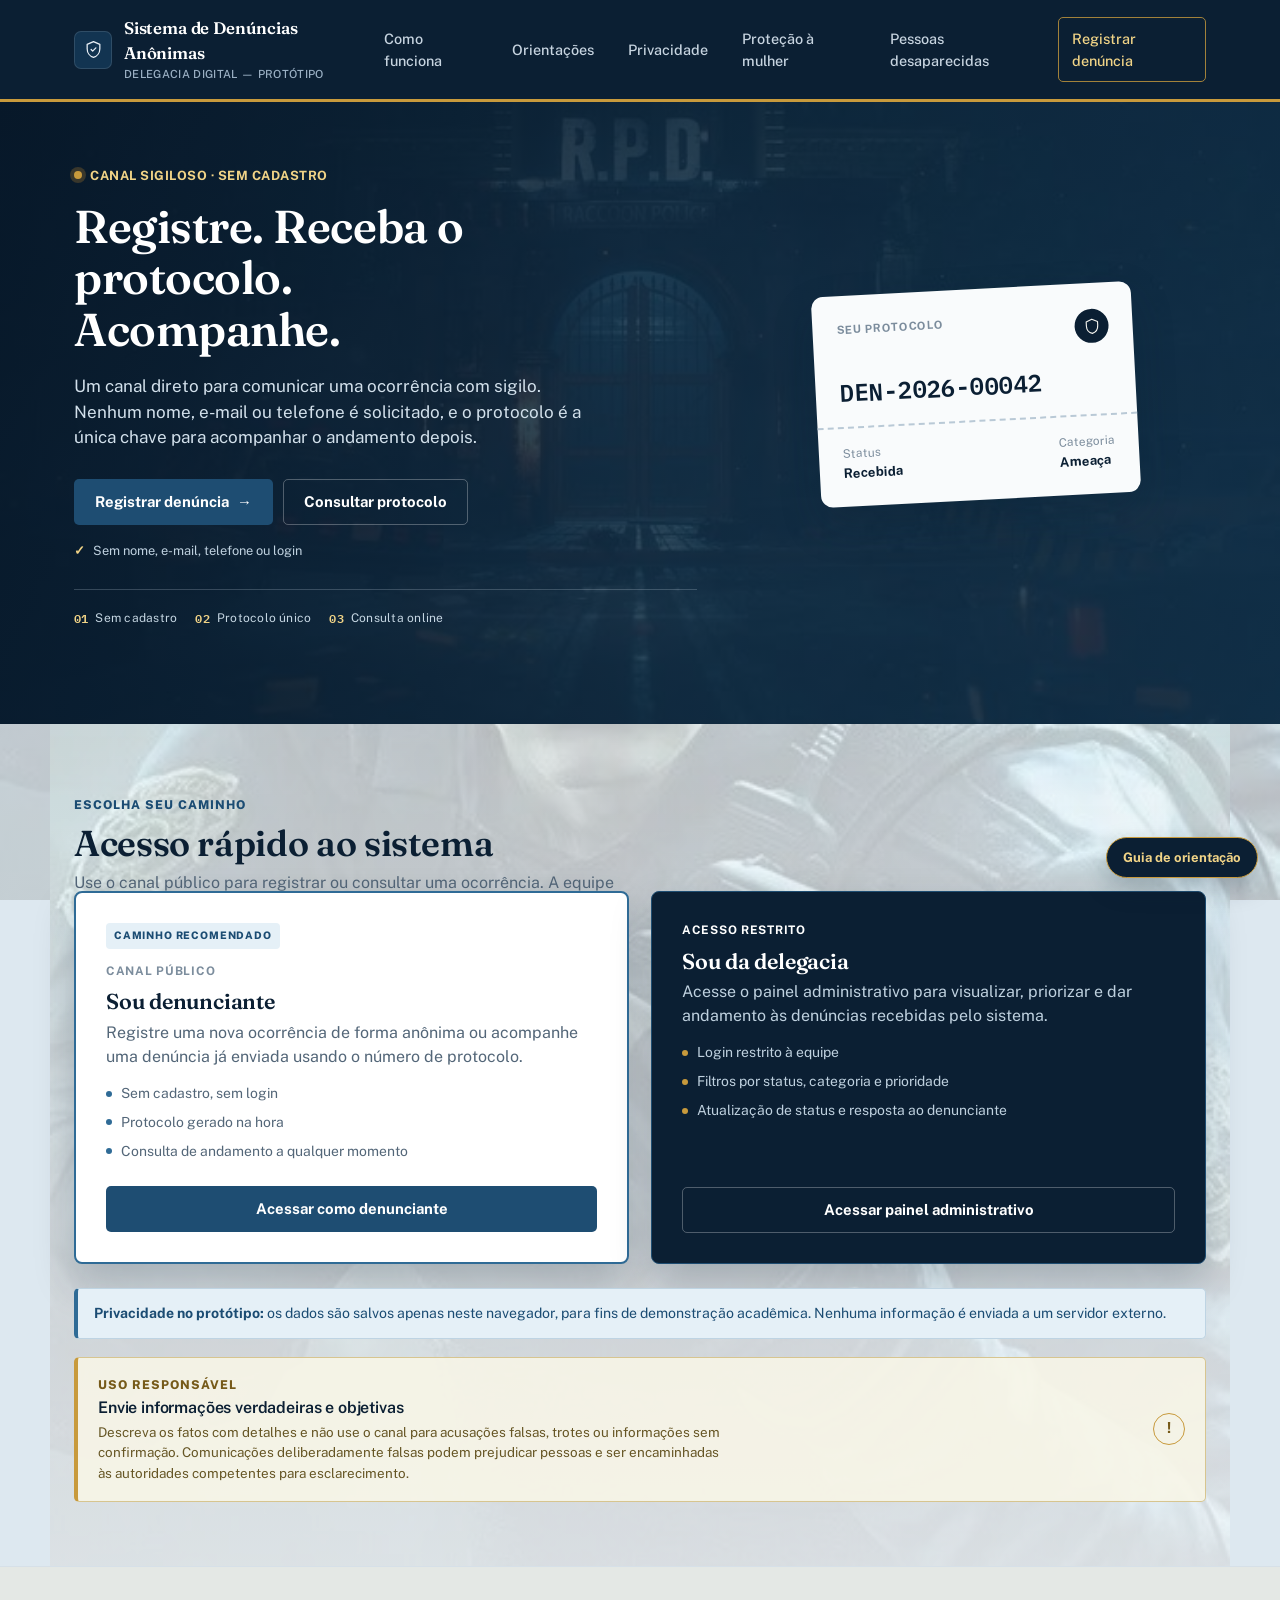
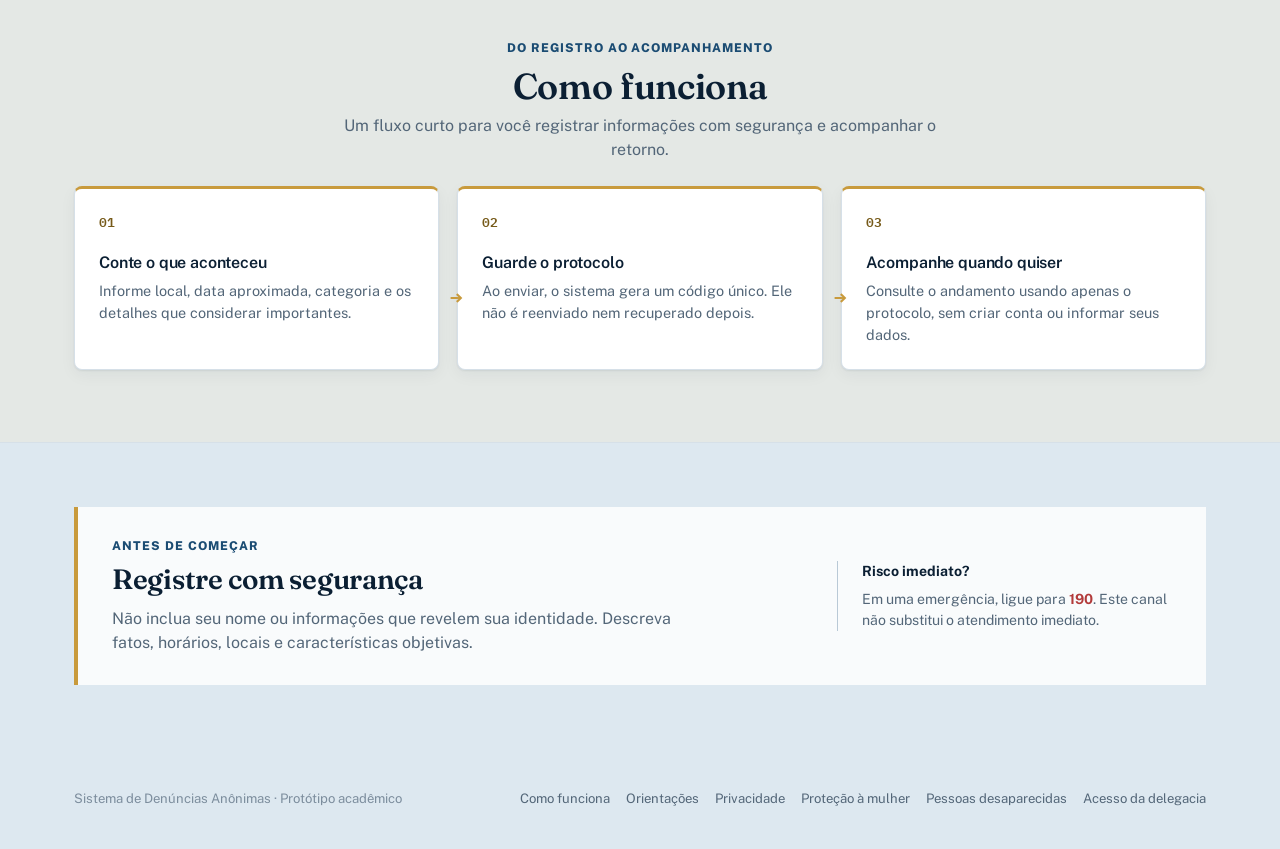
==== commit ea072327: "feat: adicionar guia virtual de orientacao" ====
--- a/index.html
+++ b/index.html
@@ -12,6 +12,7 @@
 <link rel="icon" href="favicon.svg" type="image/svg+xml">
 <link rel="stylesheet" href="style.css">
 <link rel="stylesheet" href="home.css">
+<link rel="stylesheet" href="assistente.css">
 </head>
 <body class="pagina-home">
 
@@ -171,6 +172,7 @@
   </div>
 </footer>
 <script src="navegacao.js"></script>
+<script src="assistente.js"></script>
 
 </body>
 </html>
--- a/assistente.css
+++ b/assistente.css
@@ -0,0 +1,21 @@
+.assistente-toggle{position:fixed;right:22px;bottom:22px;z-index:40;border:1px solid var(--signal);border-radius:999px;background:var(--ink-950);color:#F1D487;box-shadow:0 10px 24px rgba(11,31,51,.25);padding:12px 16px;font:700 .82rem var(--font-body);cursor:pointer;transition:transform .18s ease,background-color .18s ease}
+.assistente-toggle:hover,.assistente-toggle:focus-visible{background:var(--ink-700);transform:translateY(-3px);outline:2px solid var(--signal);outline-offset:3px}
+.assistente-painel{position:fixed;right:22px;bottom:78px;z-index:40;width:min(370px,calc(100vw - 32px));background:#F9FBFC;border:1px solid var(--line-strong);border-top:4px solid var(--signal);border-radius:var(--radius-md);box-shadow:0 18px 44px rgba(11,31,51,.28);overflow:hidden}
+.assistente-painel.hidden{display:none}
+.assistente-cabecalho{display:flex;align-items:flex-start;justify-content:space-between;gap:12px;background:var(--ink-950);color:#fff;padding:15px 16px}
+.assistente-cabecalho strong{display:block;font-size:.92rem}
+.assistente-cabecalho small{display:block;color:#BDD0DE;font-size:.7rem;margin-top:3px}
+.assistente-fechar{border:0;background:transparent;color:#F1D487;font-size:1.3rem;line-height:1;cursor:pointer;padding:0 4px}
+.assistente-mensagens{height:250px;overflow-y:auto;padding:14px;background:#EEF3F7}
+.assistente-msg{max-width:88%;padding:9px 11px;border-radius:8px;margin-bottom:9px;font-size:.82rem;line-height:1.42}
+.assistente-msg--bot{background:#fff;border:1px solid var(--line);color:var(--ink-text)}
+.assistente-msg--usuario{margin-left:auto;background:var(--ink-700);color:#fff}
+.assistente-acoes{display:flex;flex-wrap:wrap;gap:6px;padding:10px 12px;border-top:1px solid var(--line);background:#fff}
+.assistente-acao{border:1px solid #AFC4D3;border-radius:999px;background:#F4F8FB;color:var(--steel-700);padding:6px 9px;font:600 .7rem var(--font-body);cursor:pointer}
+.assistente-acao:hover{background:#E5F0F7;border-color:var(--steel-600)}
+.assistente-form{display:flex;gap:7px;padding:10px 12px;border-top:1px solid var(--line);background:#fff}
+.assistente-form input{min-width:0;flex:1;border:1px solid var(--line-strong);border-radius:5px;padding:9px;font:inherit;font-size:.8rem}
+.assistente-form button{border:0;border-radius:5px;background:var(--ink-700);color:#fff;padding:0 12px;font-weight:700;cursor:pointer}
+.assistente-aviso{padding:7px 12px;background:#F5EBCF;color:#665625;font-size:.68rem;line-height:1.35}
+@media (max-width:560px){.assistente-toggle{right:14px;bottom:14px}.assistente-painel{right:14px;bottom:70px}.assistente-mensagens{height:230px}}
+@media (prefers-reduced-motion:reduce){.assistente-toggle{transition:none}}
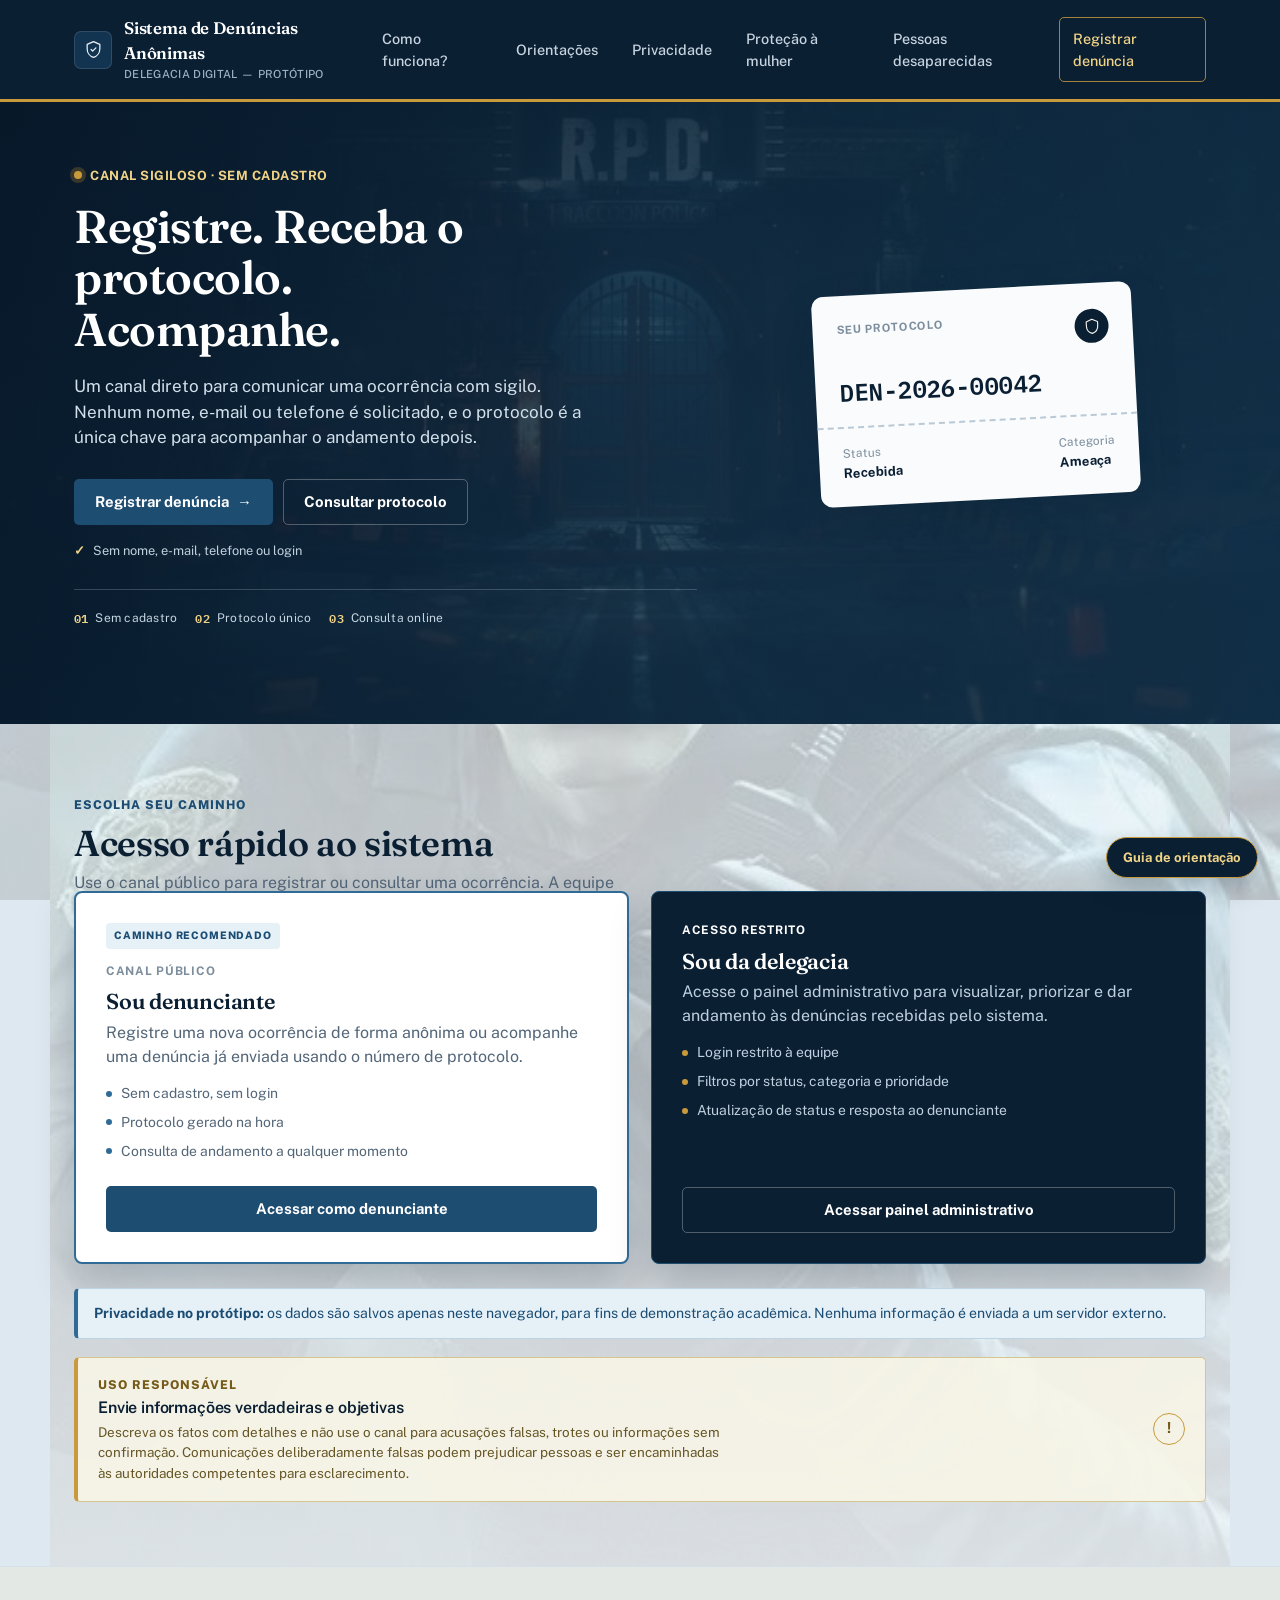
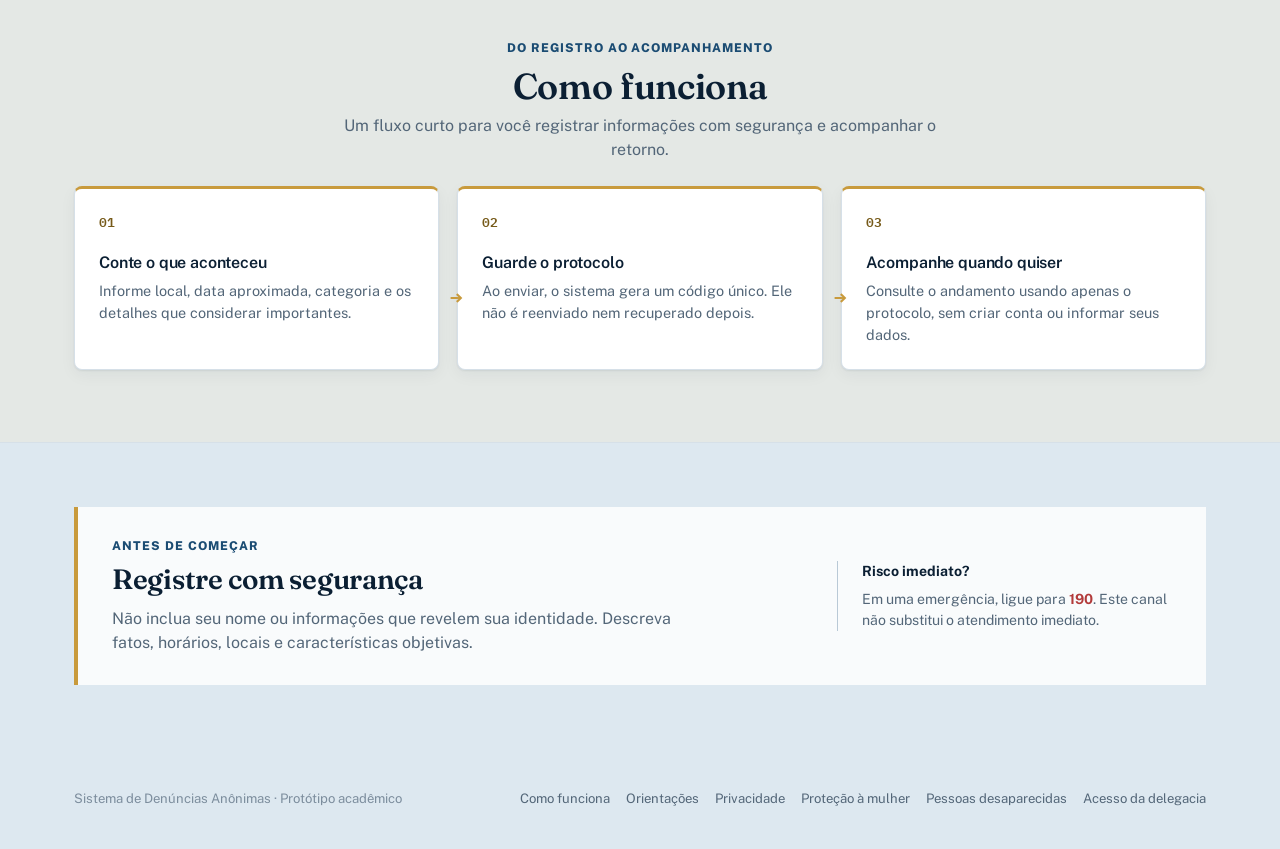
==== commit b149ec6a: "fix: corrigir pontuacao do menu principal" ====
--- a/index.html
+++ b/index.html
@@ -29,7 +29,7 @@
     </a>
     <button class="menu-mobile-toggle" type="button" aria-expanded="false" aria-controls="menu-principal" aria-label="Abrir menu"><span></span><span></span><span></span></button>
     <nav class="top-nav" id="menu-principal" aria-label="Navegação principal">
-      <a href="#como-funciona">Como funciona</a><a href="#orientacoes">Orientações</a><a href="#privacidade">Privacidade</a><a href="mulheres.html">Proteção à mulher</a><a href="desaparecidos.html">Pessoas desaparecidas</a><a class="top-nav__action" href="denunciante.html">Registrar denúncia</a>
+      <a href="#como-funciona">Como funciona?</a><a href="#orientacoes">Orientações</a><a href="#privacidade">Privacidade</a><a href="mulheres.html">Proteção à mulher</a><a href="desaparecidos.html">Pessoas desaparecidas</a><a class="top-nav__action" href="denunciante.html">Registrar denúncia</a>
     </nav>
   </div>
 </header>
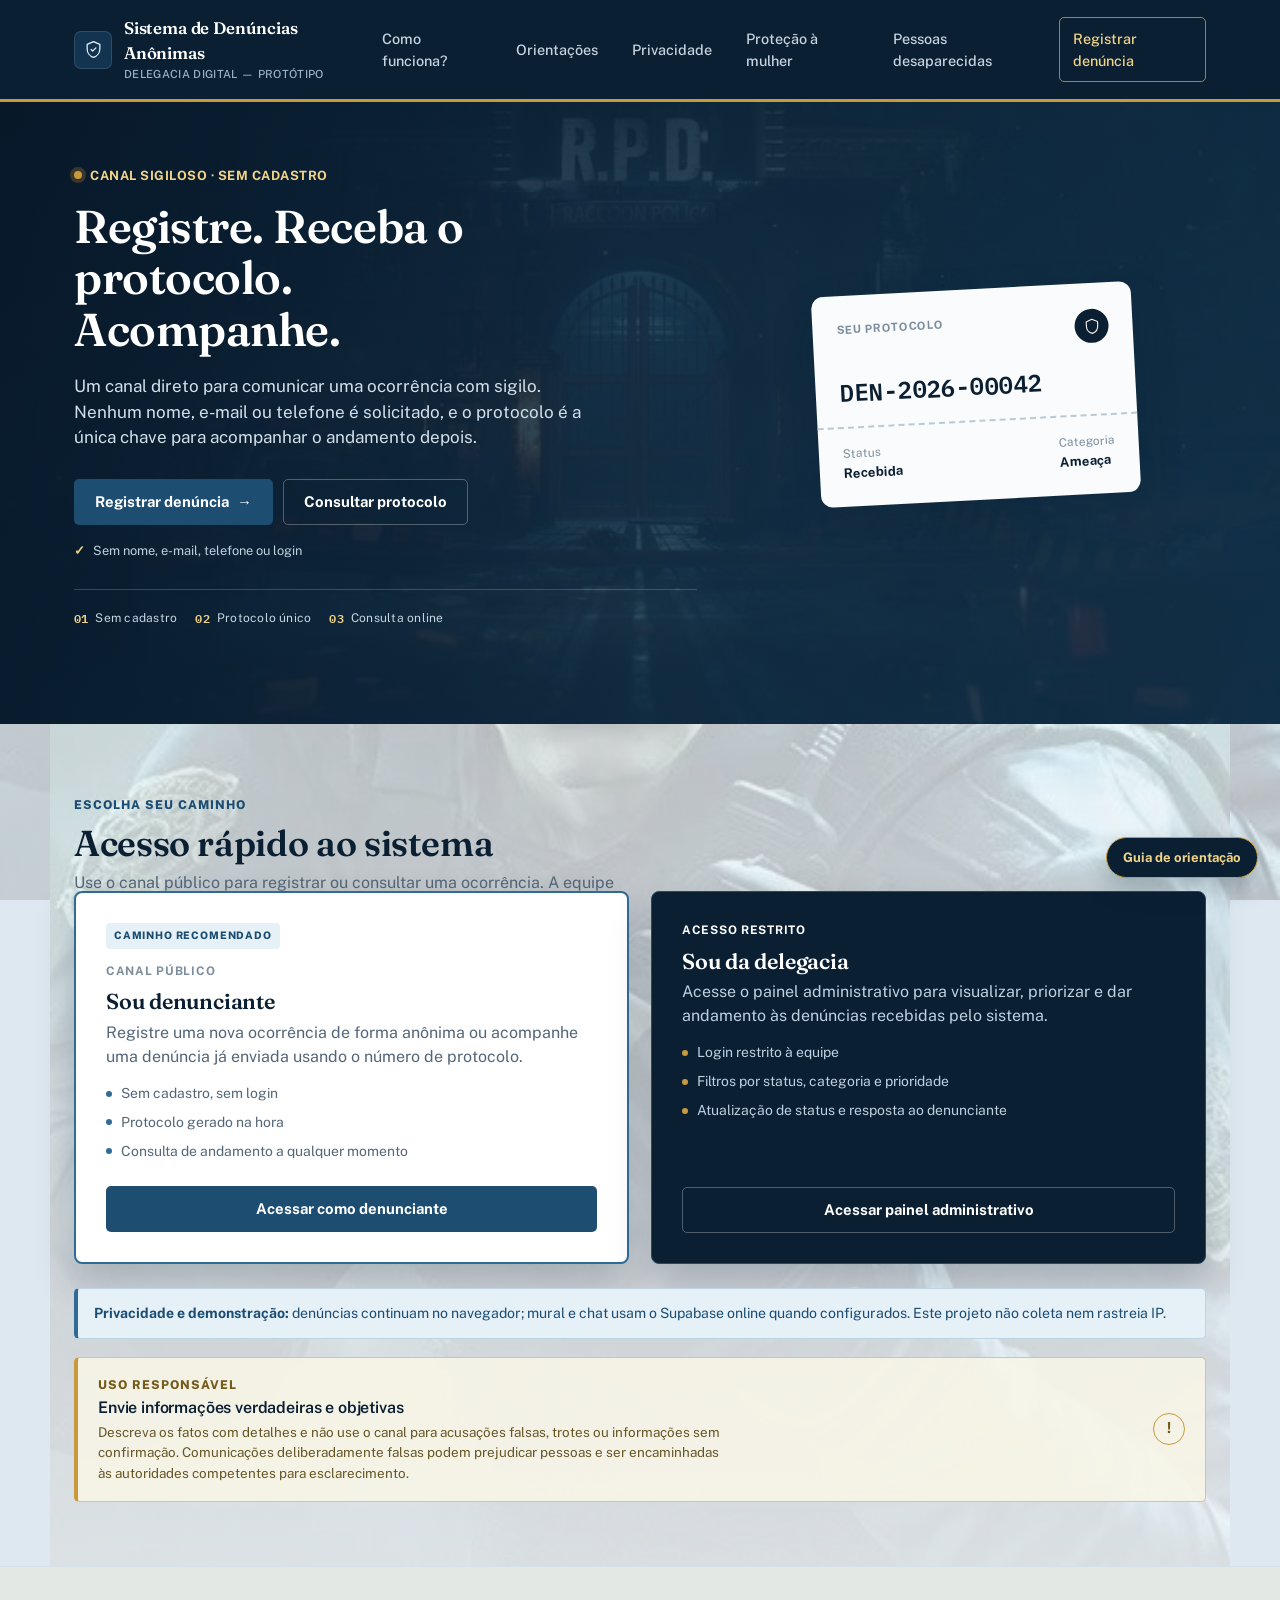
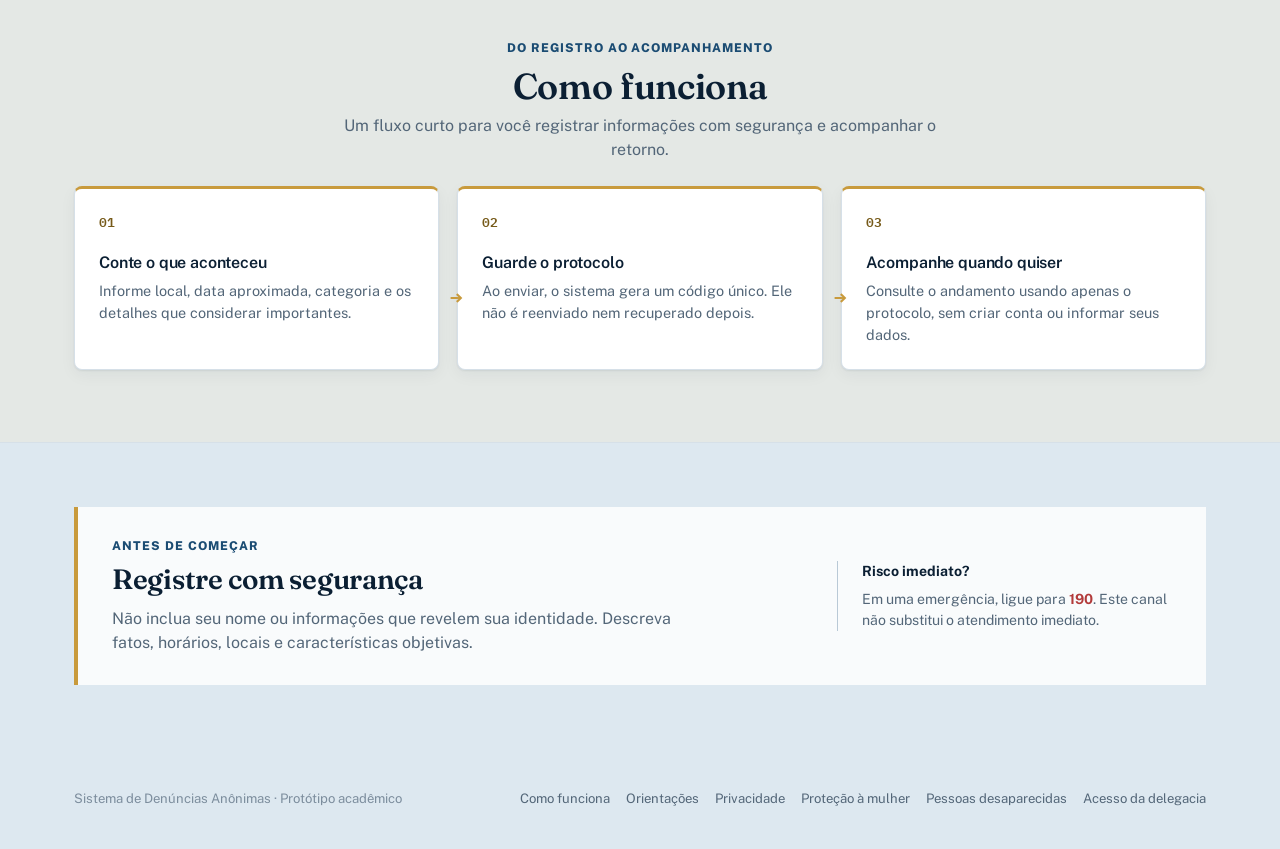
==== commit b5b1b5ab: "docs: alinhar privacidade com modo online" ====
--- a/index.html
+++ b/index.html
@@ -109,8 +109,8 @@
     </div>
 
     <div class="alert alert-info mt-24 home-privacy" id="privacidade" role="note">
-      <strong>Privacidade no protótipo:</strong> os dados são salvos apenas neste navegador, para fins de demonstração acadêmica.
-      Nenhuma informação é enviada a um servidor externo.
+      <strong>Privacidade e demonstração:</strong> denúncias continuam no navegador; mural e chat usam o Supabase online quando configurados.
+      Este projeto não coleta nem rastreia IP.
     </div>
 
     <section class="home-responsibility" aria-labelledby="titulo-uso-responsavel">
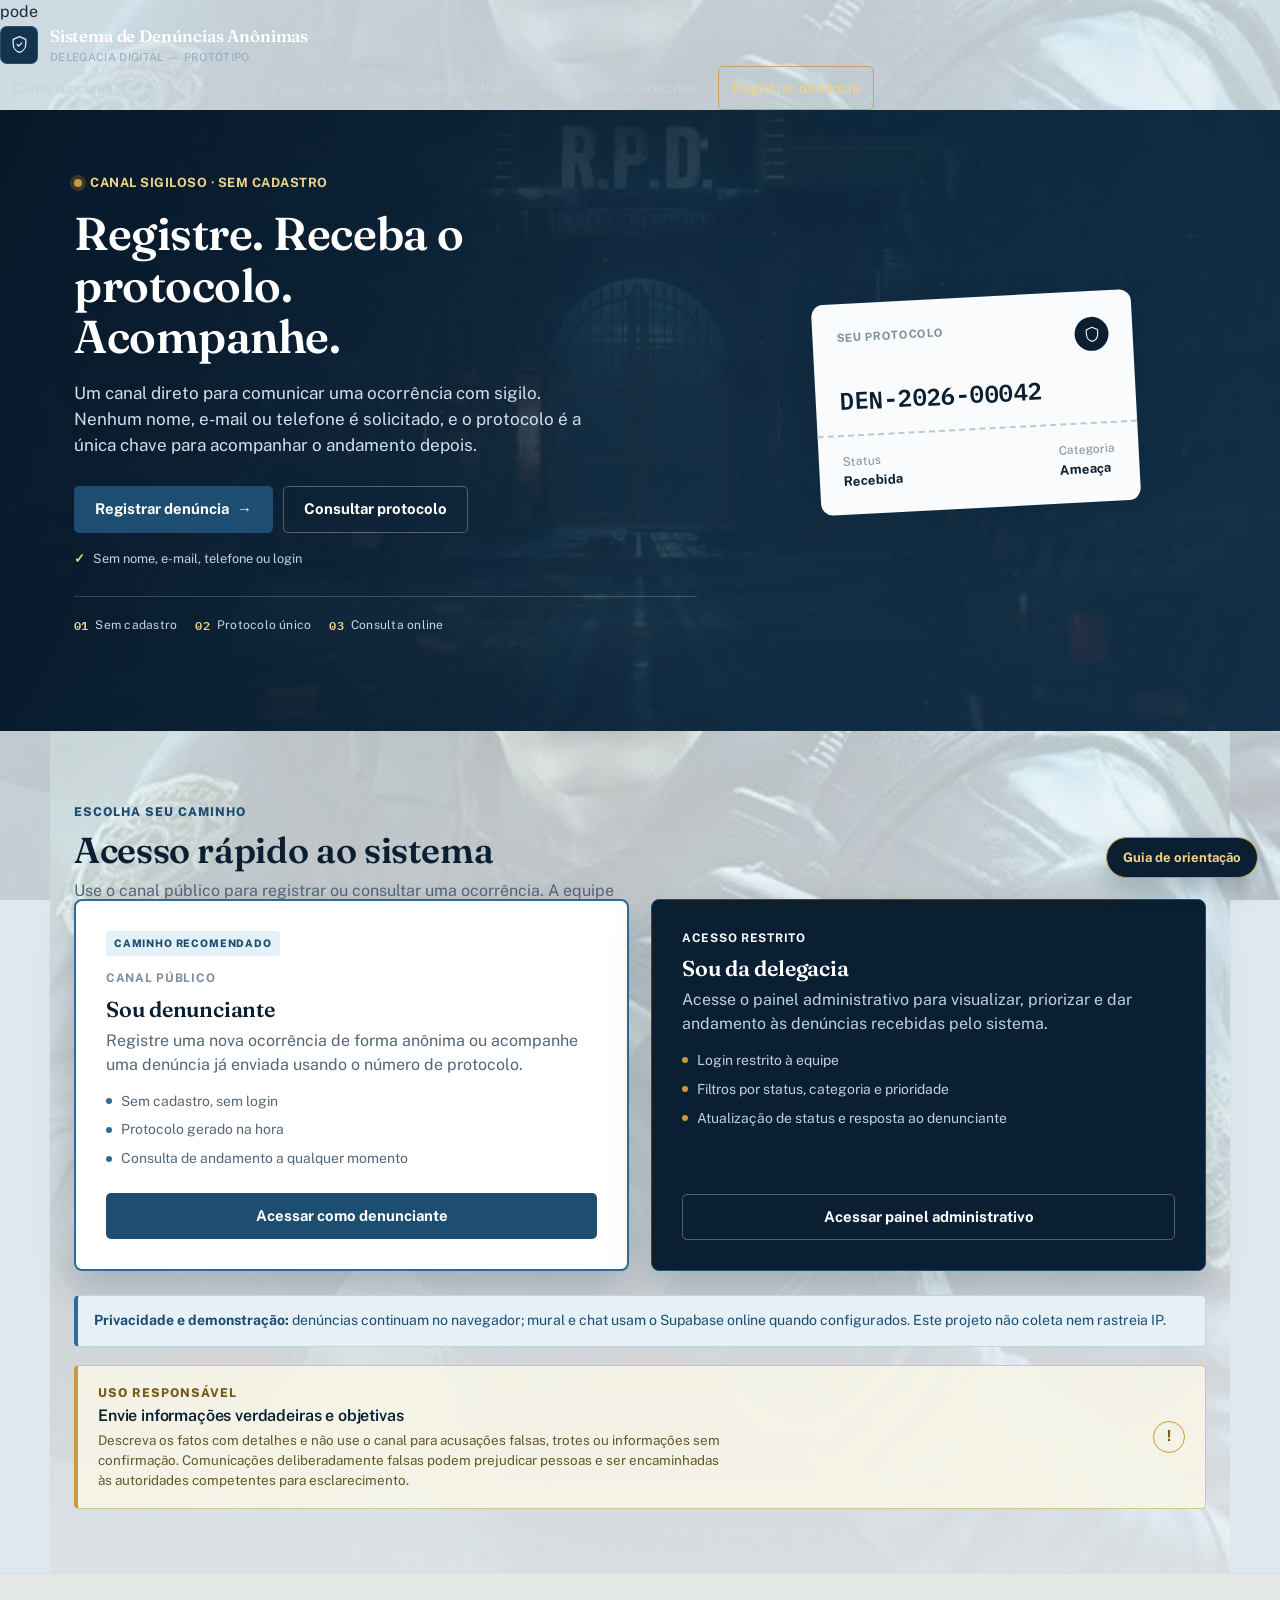
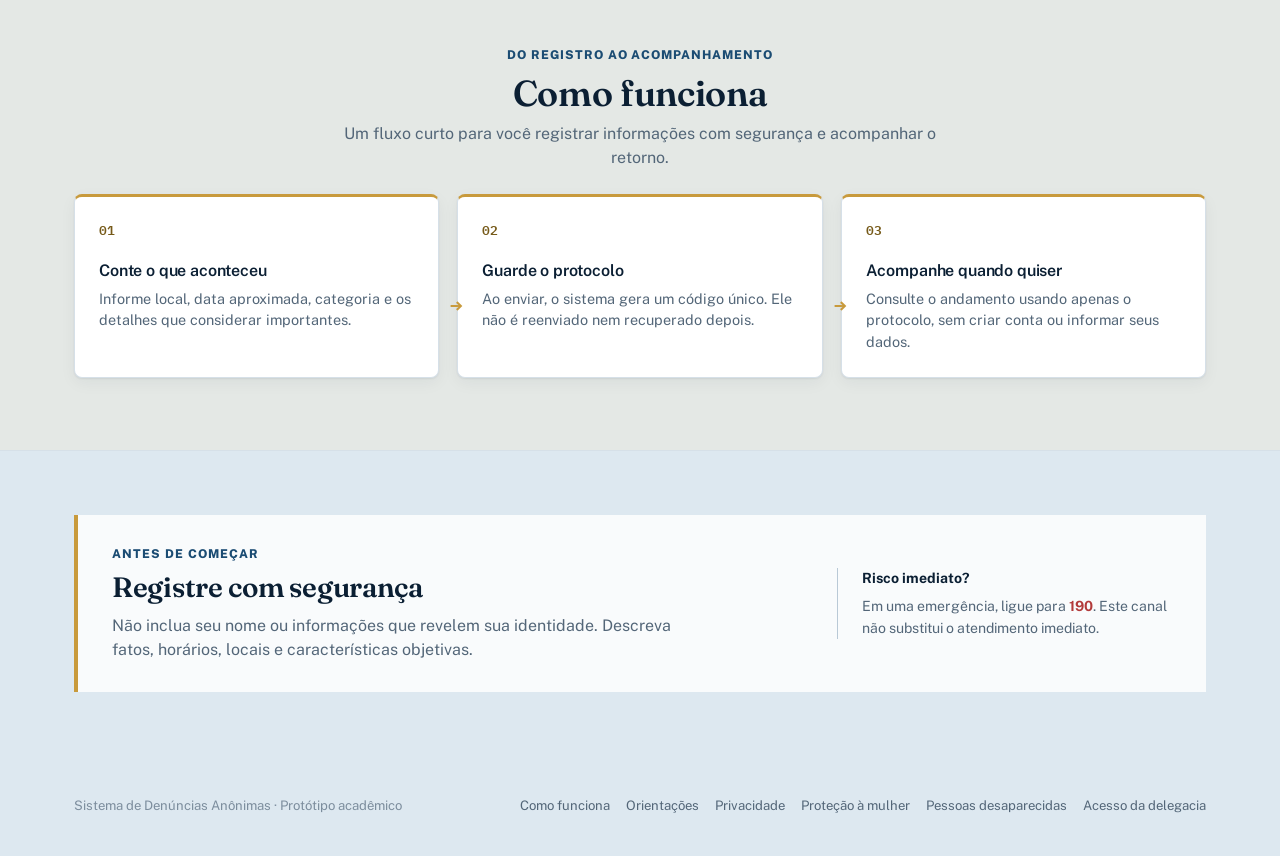
==== commit 0b752f90: "push" ====
--- a/index.html
+++ b/index.html
@@ -15,9 +15,7 @@
 <link rel="stylesheet" href="assistente.css">
 </head>
 <body class="pagina-home">
-
-<header class="top-bar">
-  <div class="container top-bar__inner">
+pode
     <a class="brand" href="index.html" aria-label="Página inicial do Sistema de Denúncias Anônimas">
       <span class="brand__mark" aria-hidden="true">
         <svg viewBox="0 0 24 24" fill="none" xmlns="http://www.w3.org/2000/svg">
--- a/style.css
+++ b/style.css
@@ -90,9 +90,8 @@
 .pagina-home::before{ background:linear-gradient(135deg, rgba(221,232,240,.88), rgba(238,243,247,.76)), url('img/office.jpg') center / cover no-repeat; }
 .pagina-denunciante{ background-color:#D8E6F0; background-image:linear-gradient(135deg, rgba(30,77,114,.14), rgba(200,154,60,.08)), url('img/rpd.jpg'); }
 .pagina-denunciante::before{ background:linear-gradient(135deg, rgba(216,230,240,.9), rgba(238,243,247,.78)), url('img/rpd.jpg') center / cover no-repeat; }
-.pagina-mulheres{ background-color:#E2E8EF; background-image:linear-gradient(135deg, rgba(11,31,51,.28), rgba(200,154,60,.13)), url('img/jill.jpg'); }
-.pagina-mulheres{ background-attachment:scroll; position:relative; }
-.pagina-mulheres::before{ position:absolute; background:linear-gradient(135deg, rgba(226,232,239,.78), rgba(238,243,247,.68)), url('img/jill.jpg') center 24% / cover no-repeat; min-height:100%; height:100%; }
+.pagina-mulheres{ background-color:#E2E8EF; background-image:linear-gradient(135deg, rgba(11,31,51,.28), rgba(200,154,60,.13)), url('img/jill.jpg'); background-repeat:no-repeat; background-size:cover; background-position:center center; background-attachment:scroll; position:relative; }
+.pagina-mulheres::before{ content:""; position:fixed; inset:0; z-index:-1; background:linear-gradient(135deg, rgba(226,232,239,.78), rgba(238,243,247,.68)), url('img/jill.jpg') center center / cover no-repeat; }
 .pagina-desaparecidos{ background-color:#D6E4EC; background-image:linear-gradient(135deg, rgba(30,77,114,.15), rgba(200,154,60,.1)), url('img/rpd.jpg'); }
 .pagina-desaparecidos::before{ background:linear-gradient(135deg, rgba(214,228,236,.9), rgba(238,243,247,.78)), url('img/rpd.jpg') center / cover no-repeat; }
 .pagina-admin{ background-color:#C8D8E5; background-image:linear-gradient(135deg, rgba(11,31,51,.2), rgba(47,107,150,.12)), url('img/rpd.jpg'); }
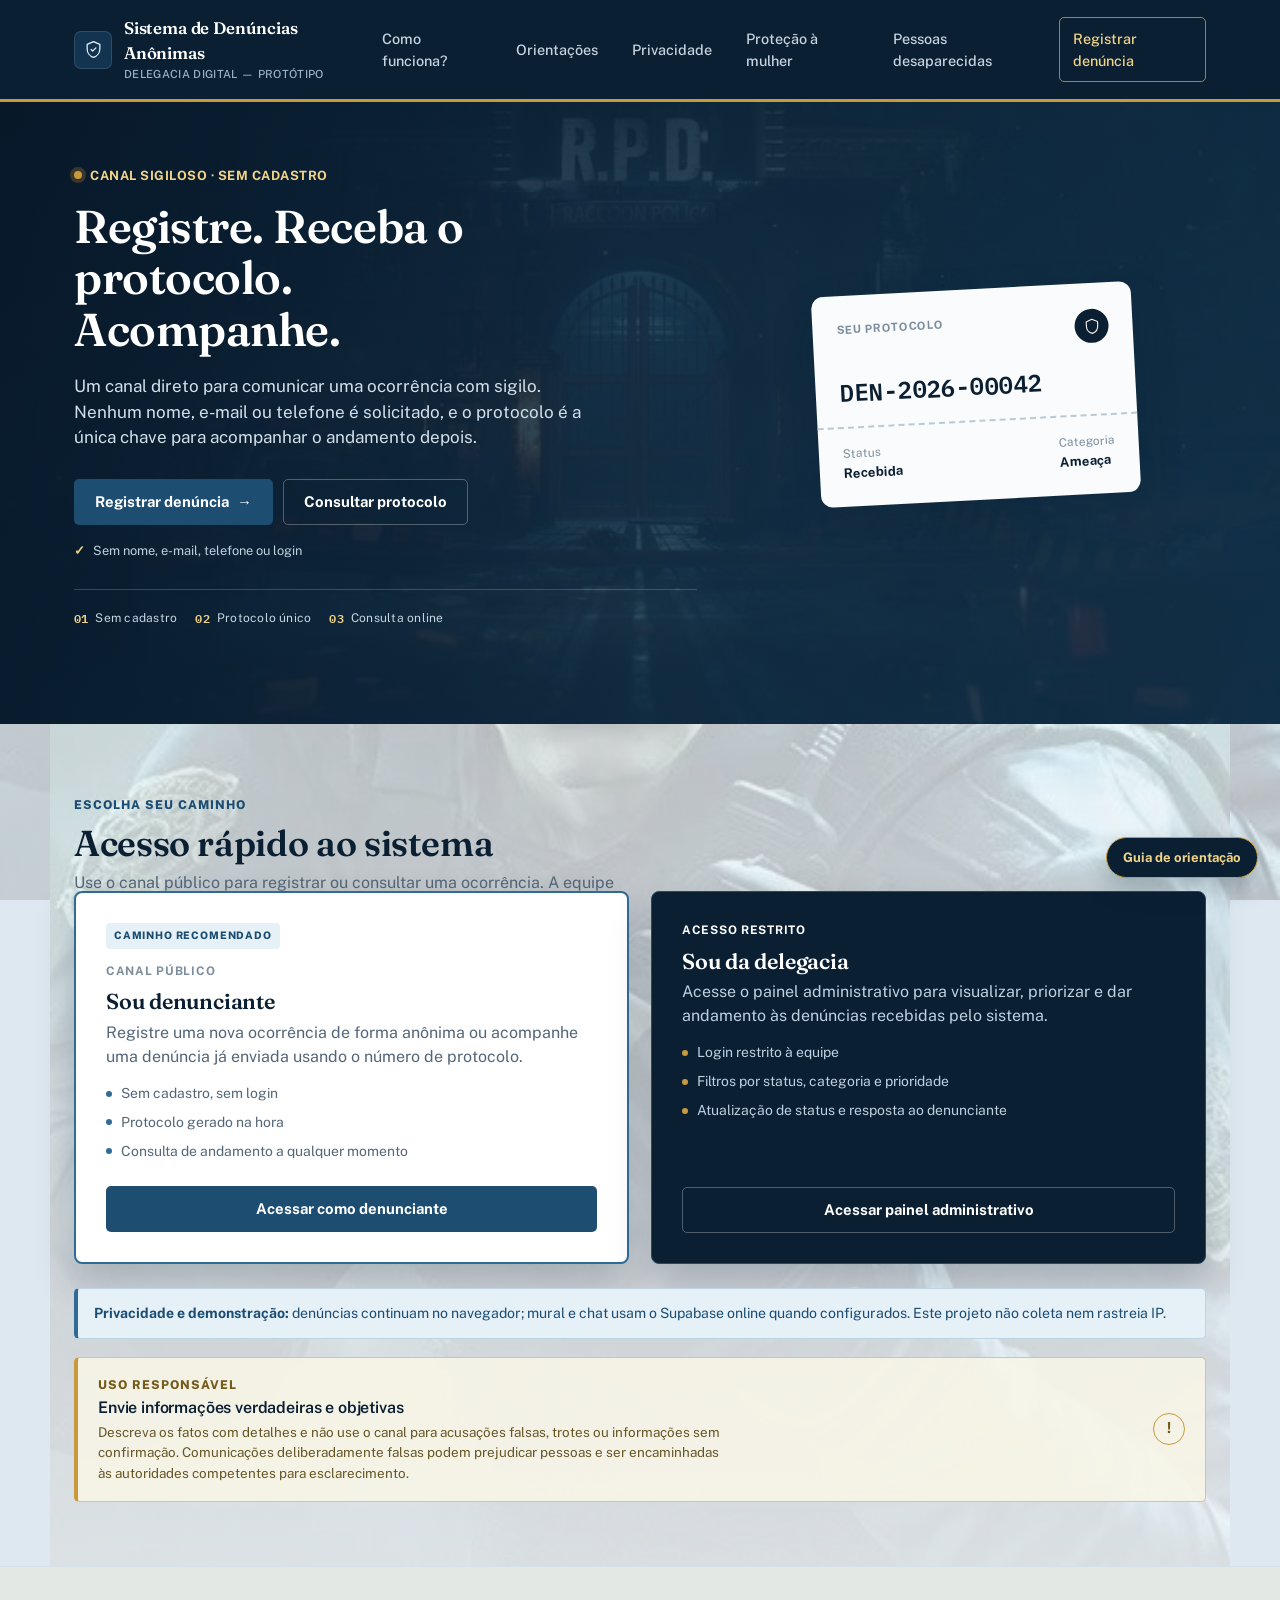
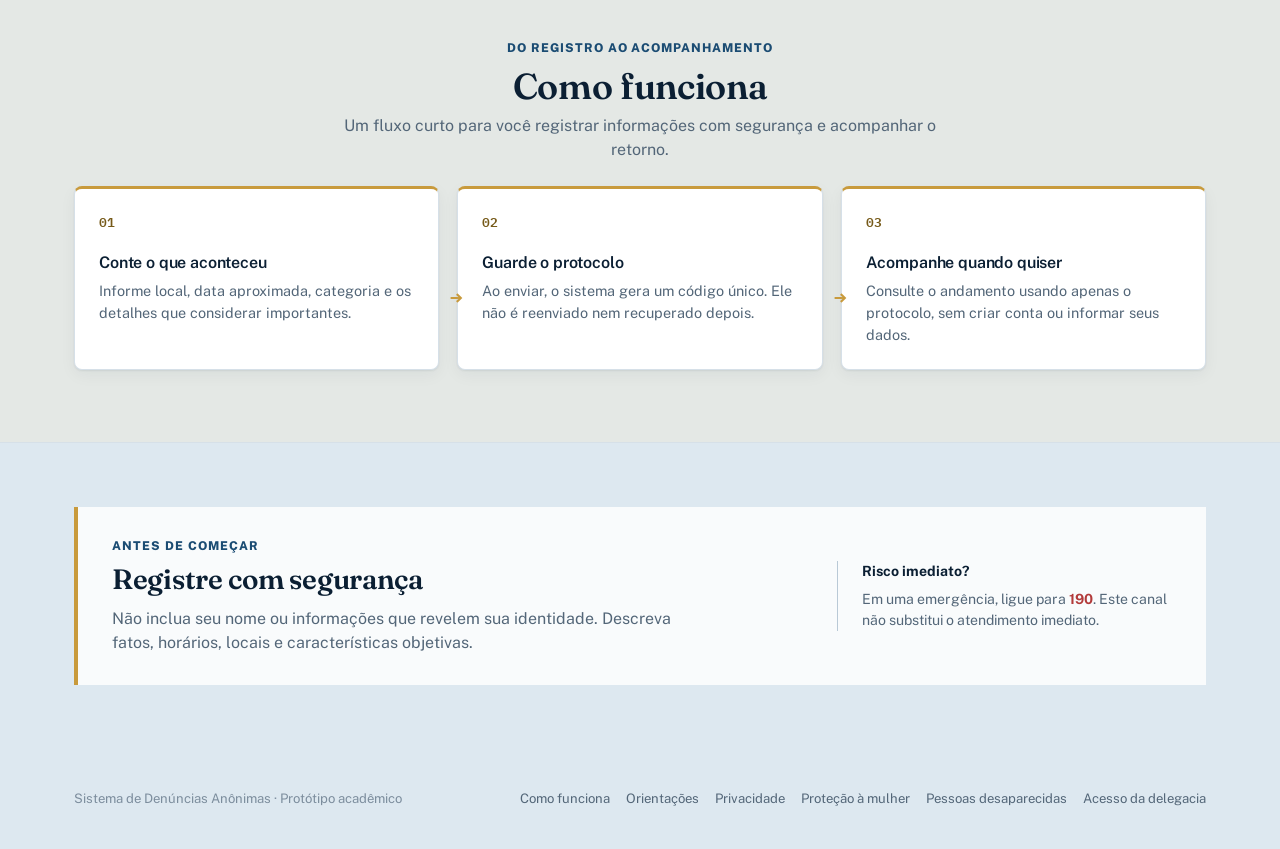
==== commit 0468e4fe: "fix: restaurar cabecalho da pagina inicial" ====
--- a/index.html
+++ b/index.html
@@ -15,7 +15,8 @@
 <link rel="stylesheet" href="assistente.css">
 </head>
 <body class="pagina-home">
-pode
+<header class="top-bar">
+  <div class="container top-bar__inner">
     <a class="brand" href="index.html" aria-label="Página inicial do Sistema de Denúncias Anônimas">
       <span class="brand__mark" aria-hidden="true">
         <svg viewBox="0 0 24 24" fill="none" xmlns="http://www.w3.org/2000/svg">
